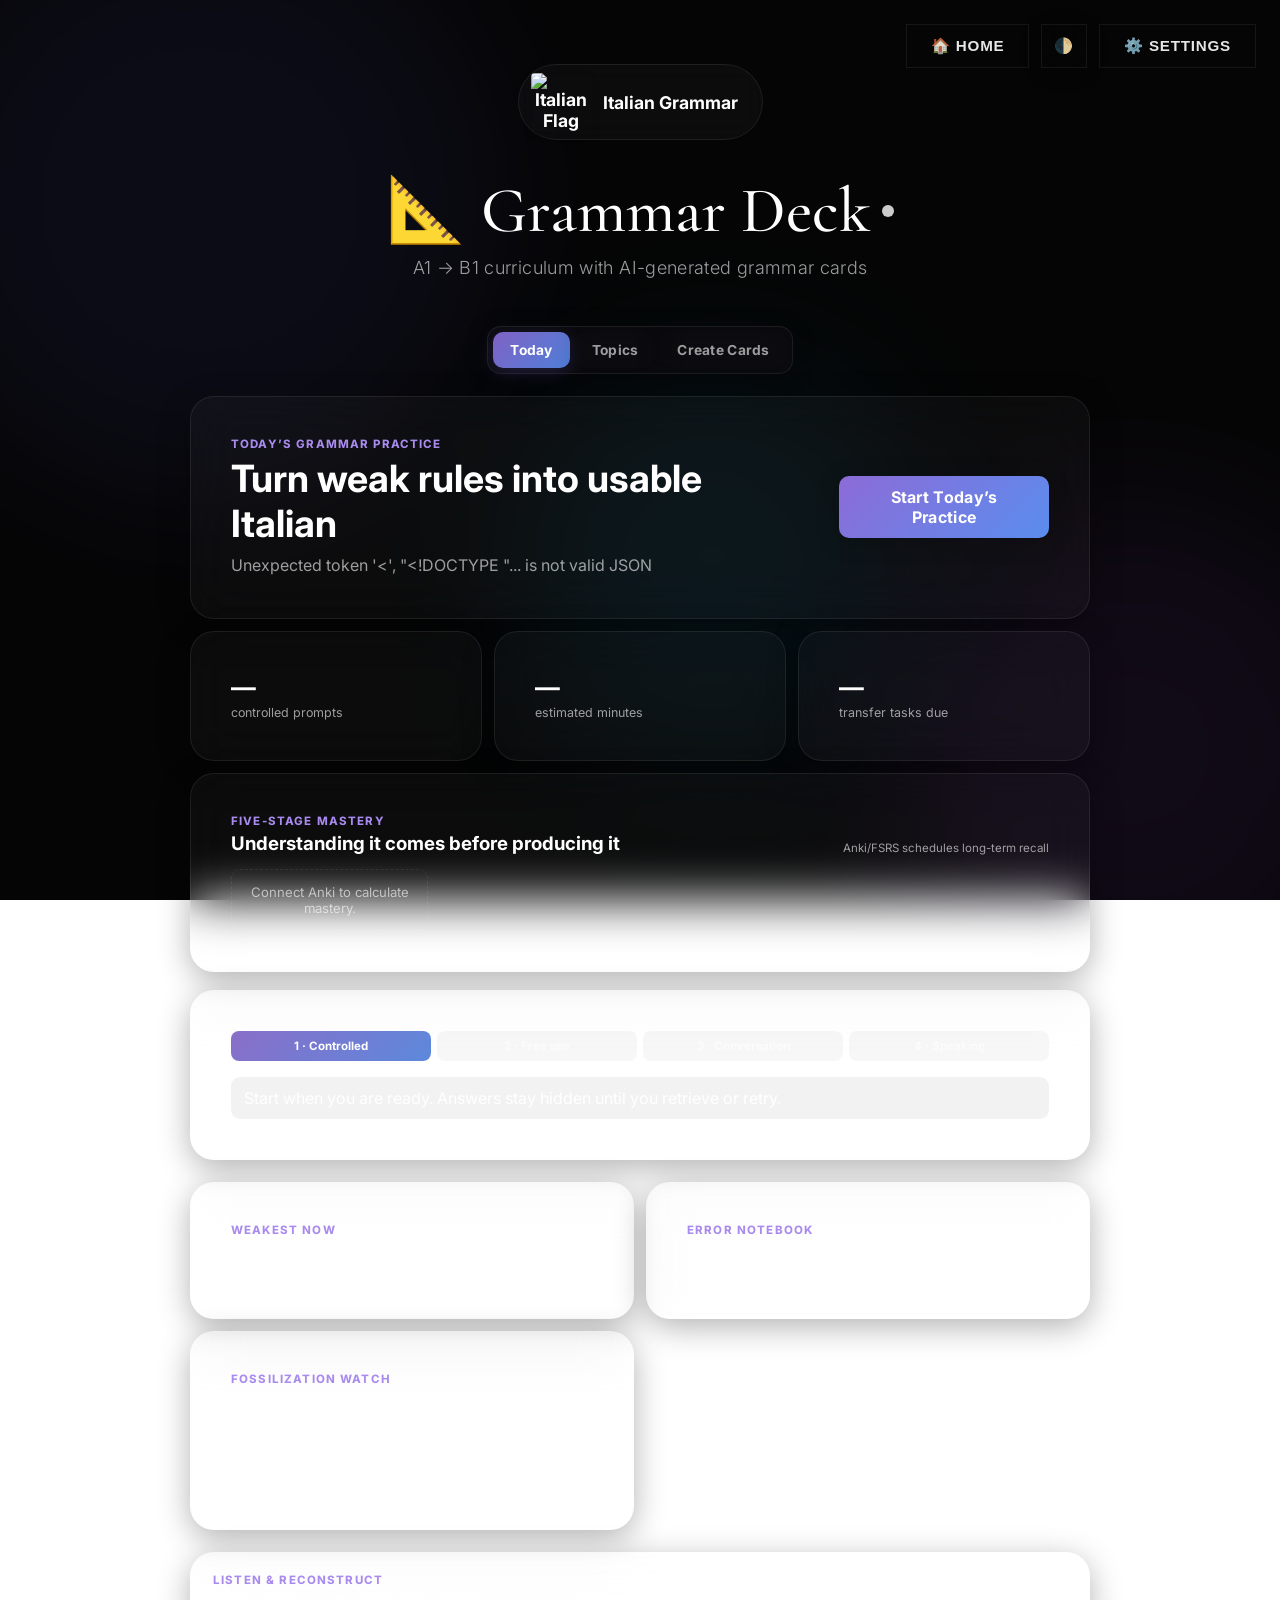
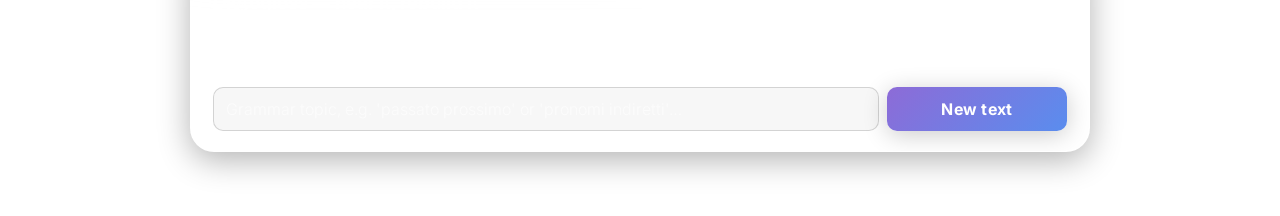
==== static/grammar.html @ 7d8c637d "starting to develope anki experimental features" ====
<!DOCTYPE html>
<html lang="en">
<head>
    <meta charset="UTF-8">
    <meta name="viewport" content="width=device-width, initial-scale=1.0">
    <title>Italian Grammar — Anki Generator</title>
    <meta name="description" content="Generate Italian grammar flashcards for Anki with AI-powered explanations, examples, and exercises.">
    <link rel="stylesheet" href="styles.css?v=19">
    <link href="https://fonts.googleapis.com/css2?family=Cormorant+Garamond:ital,wght@0,300;0,400;0,500;0,600;1,400;1,500&family=Inter:wght@300;400;500;600&display=swap" rel="stylesheet">
    <link rel="icon" type="image/png" href="/favicon.png">
    <script>
        if (localStorage.getItem('theme') === 'light') {
            document.documentElement.classList.add('light-mode');
        }
    </script>
</head>
<body>
    <div class="aurora-container">
        <div class="aurora-orb orb-1"></div>
        <div class="aurora-orb orb-2"></div>
        <div class="aurora-orb orb-3"></div>
    </div>
    <div class="top-right-nav">
        <a href="/" class="settings-corner-btn" style="text-decoration:none;">🏠 Home</a>
        <button id="themeToggleBtn" class="settings-corner-btn" style="padding: 12px; min-width: auto;" title="Toggle Dark/Light Mode">🌓</button>
        <a href="/settings" class="settings-corner-btn" style="text-decoration: none;" title="Anki Settings">⚙️ Settings</a>
    </div>

    <div class="container" style="position: relative; max-width: 900px;">
        <header>
            <div class="flag-wrapper" style="position: relative; display: inline-block;">
                <div class="flag-banner bounce-anim" style="cursor: default; position: relative;">
                    <img src="https://flagcdn.com/w160/it.png" class="waving-flag" alt="Italian Flag">
                    <span>Italian Grammar</span>
                </div>
            </div>
            <div class="header-title-row">
                <h1 id="mainTitle">📐 Grammar Deck</h1>
                <div class="status-indicator" id="ankiStatus" title="Checking Anki status..."></div>
            </div>
            <p>A1 → B1 curriculum with AI-generated grammar cards</p>
        </header>

        <nav class="grammar-workspace-nav" aria-label="Grammar workspace">
            <button type="button" class="grammar-workspace-tab active" data-view="today">Today</button>
            <button type="button" class="grammar-workspace-tab" data-view="topics">Topics</button>
            <button type="button" class="grammar-workspace-tab" data-view="create">Create Cards</button>
        </nav>

        <section class="grammar-view" id="grammarViewToday" data-view-panel="today">
            <div class="grammar-today-hero minimal-panel">
                <div>
                    <div class="grammar-adaptive-eyebrow">Today’s grammar practice</div>
                    <h2>Turn weak rules into usable Italian</h2>
                    <p id="todayCoachLine">Loading your Anki-informed practice plan…</p>
                </div>
                <button type="button" id="adaptiveStartBtn" class="grammar-adaptive-start">Start Today’s Practice</button>
            </div>

            <div class="grammar-today-stats" aria-label="Today’s practice plan">
                <div class="grammar-today-stat minimal-panel"><strong id="todayCardCount">—</strong><span>controlled prompts</span></div>
                <div class="grammar-today-stat minimal-panel"><strong id="todayMinutes">—</strong><span>estimated minutes</span></div>
                <div class="grammar-today-stat minimal-panel"><strong id="todayDelayed">—</strong><span>transfer tasks due</span></div>
            </div>

            <div class="grammar-stage-overview minimal-panel">
                <div class="grammar-section-heading">
                    <div><div class="grammar-adaptive-eyebrow">Five-stage mastery</div><h3>Understanding it comes before producing it</h3></div>
                    <span id="schedulerNote">Anki/FSRS schedules long-term recall</span>
                </div>
                <div id="masteryStageGrid" class="grammar-stage-grid"></div>
            </div>

            <section class="grammar-adaptive-panel minimal-panel" id="adaptivePanel">
                <div class="grammar-session-steps" id="sessionSteps" aria-label="Session progress">
                    <span class="active" data-step="controlled">1 · Controlled</span>
                    <span data-step="free">2 · Free use</span>
                    <span data-step="conversation">3 · Conversation</span>
                    <span data-step="speaking">4 · Speaking</span>
                </div>
                <div id="adaptiveStatus" class="grammar-adaptive-status">Start when you are ready. Answers stay hidden until you retrieve or retry.</div>

                <div id="adaptiveSession" class="grammar-adaptive-session hidden">
                    <div class="grammar-adaptive-header">
                        <span id="adaptiveProgress">1 / 6</span>
                        <span id="adaptiveTopic"></span>
                    </div>
                    <div id="adaptiveFront" class="grammar-adaptive-card"></div>
                    <div id="adaptiveInputs" class="grammar-adaptive-inputs"></div>
                    <button type="button" id="adaptiveSubmitBtn" class="grammar-adaptive-submit">Check answer</button>
                    <div id="adaptiveFeedback" class="grammar-adaptive-feedback hidden"></div>
                    <button type="button" id="adaptiveNextBtn" class="grammar-adaptive-next hidden">Next challenge →</button>
                </div>

                <div id="adaptiveTransfer" class="grammar-adaptive-session hidden">
                    <div class="grammar-adaptive-eyebrow">Free production</div>
                    <h3>Use it without copying the cards</h3>
                    <p id="transferPromptEn"></p>
                    <p id="transferPromptFa" lang="fa" dir="rtl"></p>
                    <textarea id="transferResponse" rows="5" placeholder="Write 2–4 sentences in Italian…"></textarea>
                    <button type="button" id="transferSubmitBtn" class="grammar-adaptive-submit">Get focused feedback</button>
                    <div id="transferFeedback" class="grammar-adaptive-feedback hidden"></div>
                    <button type="button" id="startConversationBtn" class="grammar-adaptive-next hidden">Continue to conversation →</button>
                </div>

                <div id="adaptiveConversation" class="grammar-adaptive-session hidden">
                    <div class="grammar-adaptive-eyebrow">Grammar-controlled conversation</div>
                    <h3 id="conversationScenario">A short Italian conversation</h3>
                    <p id="conversationScenarioFa" lang="fa" dir="rtl"></p>
                    <div id="scenarioChips" class="grammar-scenario-chips hidden" aria-label="Conversation scenarios"></div>
                    <div id="conversationLog" class="grammar-conversation-log" aria-live="polite"></div>
                    <textarea id="conversationResponse" rows="3" placeholder="Reply naturally in Italian…"></textarea>
                    <button type="button" id="conversationSubmitBtn" class="grammar-adaptive-submit">Send reply</button>
                    <div id="conversationFeedback" class="grammar-adaptive-feedback hidden"></div>
                    <button type="button" id="startSpeakingBtn" class="grammar-adaptive-next hidden">Continue to speaking →</button>
                </div>

                <div id="adaptiveSpeaking" class="grammar-adaptive-session hidden">
                    <div class="grammar-adaptive-eyebrow">Speaking transfer</div>
                    <h3>Say it before you overthink it</h3>
                    <p id="speakingPrompt">Give a short spoken answer using today’s target grammar.</p>
                    <button type="button" id="speakingRecordBtn" class="grammar-record-btn">🎙 Start recording</button>
                    <textarea id="speakingTranscript" rows="4" placeholder="Your transcript appears here. You can also type it manually."></textarea>
                    <button type="button" id="speakingSubmitBtn" class="grammar-adaptive-submit">Check spoken grammar</button>
                    <div id="speakingFeedback" class="grammar-adaptive-feedback hidden"></div>
                    <button type="button" id="adaptiveFinishBtn" class="grammar-adaptive-next hidden">See session summary →</button>
                </div>

                <div id="adaptiveSummary" class="grammar-adaptive-session hidden">
                    <div class="grammar-adaptive-eyebrow">Session complete</div>
                    <h3>What changed today</h3>
                    <div id="sessionSummaryContent" class="grammar-session-summary"></div>
                    <button type="button" id="summaryDoneBtn" class="grammar-adaptive-next">Done</button>
                </div>
            </section>

            <div class="grammar-insight-grid">
                <section class="minimal-panel grammar-insight-panel">
                    <div class="grammar-section-heading"><div><div class="grammar-adaptive-eyebrow">Weakest now</div><h3>Recommended focus</h3></div></div>
                    <div id="weakTopicList" class="grammar-insight-list"></div>
                </section>
                <section class="minimal-panel grammar-insight-panel">
                    <div class="grammar-section-heading"><div><div class="grammar-adaptive-eyebrow">Error notebook</div><h3>Patterns worth repairing</h3></div></div>
                    <div id="errorNotebook" class="grammar-insight-list"></div>
                </section>
                <section class="minimal-panel grammar-insight-panel">
                    <div class="grammar-section-heading"><div><div class="grammar-adaptive-eyebrow">Fossilization watch</div><h3>Across grammar, speech, and words</h3></div></div>
                    <div id="crossTrainingErrors" class="grammar-insight-list"></div>
                </section>
            </div>

            <section class="minimal-panel grammar-dictogloss" id="dictoglossPanel">
                <div class="grammar-section-heading">
                    <div><div class="grammar-adaptive-eyebrow">Listen & reconstruct</div><h3>Dictogloss — hear it, rebuild it</h3></div>
                </div>
                <p class="grammar-dictogloss-lead">Hear a short text built from a grammar topic you have studied, then reconstruct it word for word. The original stays hidden until you have tried — the reconstruction is where grammar noticing happens.</p>
                <form id="dictoglossForm">
                    <input type="text" id="dictoglossTopic" placeholder="Grammar topic, e.g. 'passato prossimo' or 'pronomi indiretti'…" autocomplete="off" required>
                    <button type="submit" id="dictoglossStartBtn">New text</button>
                </form>
                <div id="dictoglossStatus" class="grammar-adaptive-status hidden"></div>
                <div id="dictoglossSession" class="hidden">
                    <div class="grammar-dictogloss-meta"><span id="dictoglossLevel"></span><span id="dictoglossFocus"></span></div>
                    <audio id="dictoglossAudio" controls preload="metadata" class="grammar-dictogloss-audio"></audio>
                    <p class="grammar-dictogloss-tip">Play it as many times as you need — no peeking — then write exactly what you heard.</p>
                    <textarea id="dictoglossResponse" rows="4" placeholder="Reconstruct the Italian text from memory…" lang="it"></textarea>
                    <button type="button" id="dictoglossCheckBtn" class="grammar-adaptive-submit">Check reconstruction</button>
                    <div id="dictoglossResult" class="grammar-adaptive-feedback hidden"></div>
                    <button type="button" id="dictoglossRetryBtn" class="grammar-adaptive-next hidden">Try once more</button>
                </div>
            </section>
        </section>

        <section class="grammar-view hidden" id="grammarViewTopics" data-view-panel="topics">
            <div class="grammar-view-intro"><div><div class="grammar-adaptive-eyebrow">Curriculum</div><h2>Explore A1–B1 grammar</h2><p>Mastery reflects recognition, controlled production, free use, and speaking.</p></div></div>
            <div class="grammar-filter-bar minimal-panel">
                <input type="text" id="topicSearch" class="grammar-search" placeholder="🔍 Search topics..." autocomplete="off">
                <div class="grammar-level-filters">
                    <button class="grammar-level-btn active" data-level="all">All</button>
                    <button class="grammar-level-btn" data-level="A1">🟢 A1</button>
                    <button class="grammar-level-btn" data-level="A2">🔵 A2</button>
                    <button class="grammar-level-btn" data-level="B1">🟣 B1</button>
                </div>
                <div class="grammar-progress" id="progressSummary"></div>
            </div>
            <div id="topicGrid" class="grammar-topic-grid"></div>
        </section>

        <section class="grammar-view hidden" id="grammarViewCreate" data-view-panel="create">
            <div class="grammar-view-intro"><div><div class="grammar-adaptive-eyebrow">Card studio</div><h2>Create high-quality practice material</h2><p>Generated cards are validated before they can enter adaptive practice.</p></div></div>
            <div class="grammar-mode-switcher minimal-panel" id="modeSwitcher">
                <button type="button" class="grammar-mode-tab active" data-mode="standard"><span class="mode-tab-icon">🎴</span><div class="mode-tab-text"><span class="mode-tab-title">Practice Cards</span><span class="mode-tab-desc">Active-recall form gaps</span></div></button>
                <button type="button" class="grammar-mode-tab" data-mode="input"><span class="mode-tab-icon">🧭</span><div class="mode-tab-text"><span class="mode-tab-title">Structured Input</span><span class="mode-tab-desc">Interpret before you produce</span></div></button>
                <button type="button" class="grammar-mode-tab" data-mode="contrast"><span class="mode-tab-icon">⚖️</span><div class="mode-tab-text"><span class="mode-tab-title">Contrast Challenges</span><span class="mode-tab-desc">Minimal-pair confusers</span></div></button>
                <button type="button" class="grammar-mode-tab" data-mode="mistake"><span class="mode-tab-icon">🔍</span><div class="mode-tab-text"><span class="mode-tab-title">Spot the Mistake</span><span class="mode-tab-desc">Trova l'Errore bug hunters</span></div></button>
            </div>
            <div class="input-section minimal-panel">
                <form id="grammarForm">
                    <input type="text" id="topicInput" placeholder="Enter a grammar topic, e.g. 'pronomi indiretti' or 'when to use il vs lo'..." required autocomplete="off">
                    <button type="submit" id="generateBtn"><span class="btn-text">Generate Cards</span></button>
                </form>
                <div id="progressContainer" class="progress-container hidden"><div class="activity-header"><div class="pulse-dot"></div><span>Live Generation Status</span></div><div id="activityLog" class="activity-log"></div></div>
                <div id="statusMessage" class="hidden"></div>
            </div>

            <div class="preview-section hidden" id="previewSection">
            <div class="grammar-preview-header">
                <div>
                    <h2 id="previewTopicTitle">Grammar Cards</h2>
                    <p id="previewTopicSubtitle" style="opacity:0.7;font-size:0.9rem;margin-top:2px;"></p>
                </div>
                <div class="grammar-card-nav">
                    <button id="prevCardBtn" class="grammar-nav-btn">← Prev</button>
                    <span id="cardCountBadge" class="grammar-card-badge">1 / 6</span>
                    <button id="nextCardBtn" class="grammar-nav-btn">Next →</button>
                </div>
            </div>

            <!-- Card pills selector -->
            <div id="cardPillsContainer" class="grammar-card-pills"></div>

            <div class="card-container">
                <div class="card-side minimal-panel" id="frontPreview">
                    <div class="side-label">Front</div>
                    <div class="html-content" id="frontHtml"></div>
                </div>
                <div class="card-side minimal-panel" id="backPreview">
                    <div class="side-label">Back</div>
                    <div class="html-content" id="backHtml"></div>
                </div>
            </div>
            <div class="grammar-save-bar" id="saveBar">
                <button id="saveToAnkiBtn" class="grammar-save-btn">📥 Save All Cards to Anki</button>
                <span id="saveStatus"></span>
            </div>
            </div>
        </section>

    </div>

    <script src="https://cdnjs.cloudflare.com/ajax/libs/gsap/3.12.2/gsap.min.js"></script>
    <script src="grammar.js?v=5"></script>
    <script>
        const themeToggleBtn = document.getElementById('themeToggleBtn');
        if (themeToggleBtn) {
            themeToggleBtn.addEventListener('click', () => {
                document.documentElement.classList.toggle('light-mode');
                const isLight = document.documentElement.classList.contains('light-mode');
                localStorage.setItem('theme', isLight ? 'light' : 'dark');
            });
        }
    </script>
</body>
</html>
---- static/styles.css ----
@import url('https://fonts.googleapis.com/css2?family=Outfit:wght@400;500;600&family=Inter:wght@400;500;600&display=swap');

@font-face {
    font-family: "AnkiVazirmatn";
    src: url("fonts/_Vazirmatn-Regular.ttf") format("truetype");
    font-style: normal;
    font-weight: 400;
    font-display: swap;
}

/* Adaptive grammar practice */
.grammar-adaptive-panel { margin:18px 0 22px; padding:22px; border:1px solid rgba(147,112,219,.28); background:linear-gradient(135deg,rgba(147,112,219,.10),rgba(33,150,243,.05)); }
.grammar-adaptive-copy { max-width:720px; }
.grammar-adaptive-copy h2 { margin:3px 0 6px; font-size:1.45rem; }
.grammar-adaptive-copy p { margin:0 0 16px; opacity:.74; line-height:1.55; }
.grammar-adaptive-eyebrow { color:#a98aee; font-size:.72rem; font-weight:750; letter-spacing:.1em; text-transform:uppercase; }
.grammar-adaptive-start,.grammar-adaptive-submit,.grammar-adaptive-next { border:0; border-radius:10px; padding:11px 17px; font-weight:700; cursor:pointer; color:#fff; background:linear-gradient(135deg,#8d6bd7,#5a8dee); }
.grammar-adaptive-start:disabled,.grammar-adaptive-submit:disabled { opacity:.52; cursor:wait; }
.grammar-adaptive-status { margin-top:14px; padding:11px 13px; border-radius:9px; background:rgba(127,127,127,.10); }
.grammar-adaptive-status.error { color:#ff8d8d; background:rgba(255,107,107,.10); }
.grammar-adaptive-status.success { color:#73d88a; background:rgba(81,207,102,.10); }
.grammar-adaptive-status.warning { color:#e8bd54; background:rgba(255,193,7,.10); }
.grammar-adaptive-session { margin-top:18px; padding-top:18px; border-top:1px solid rgba(127,127,127,.2); }
.grammar-adaptive-header { display:flex; justify-content:space-between; gap:12px; margin-bottom:12px; font-size:.82rem; font-weight:700; opacity:.7; }
.grammar-adaptive-card { padding:18px; border-radius:12px; background:rgba(127,127,127,.08); overflow:auto; }
.grammar-adaptive-inputs { display:grid; gap:10px; margin:14px 0 10px; }
.grammar-adaptive-input-label { display:grid; gap:5px; font-size:.78rem; font-weight:700; opacity:.82; }
.grammar-adaptive-input,#transferResponse,#conversationResponse,#speakingTranscript { width:100%; box-sizing:border-box; border:1px solid rgba(127,127,127,.3); border-radius:9px; padding:11px 12px; font:inherit; color:inherit; background:rgba(127,127,127,.06); resize:vertical; }
.grammar-adaptive-input:focus,#transferResponse:focus,#conversationResponse:focus,#speakingTranscript:focus { outline:2px solid rgba(147,112,219,.42); border-color:#9370db; }
.grammar-adaptive-feedback { margin-top:12px; padding:14px; border-radius:10px; line-height:1.5; }
.grammar-adaptive-feedback.correct { border:1px solid rgba(81,207,102,.35); background:rgba(81,207,102,.08); }
.grammar-adaptive-feedback.error { border:1px solid rgba(255,107,107,.32); background:rgba(255,107,107,.07); }
.grammar-feedback-title { font-size:1rem; font-weight:800; margin-bottom:6px; }
.grammar-adaptive-feedback p { margin:5px 0; }
.grammar-focused-rule { margin-top:8px; padding:9px 10px; border-left:3px solid #9370db; background:rgba(147,112,219,.08); }
.grammar-model-answer { margin-top:10px; padding:10px; border-radius:8px; background:rgba(81,207,102,.10); }
.grammar-revealed-back { margin-top:10px; padding:12px; background:rgba(127,127,127,.06); border-radius:8px; overflow:auto; }
.grammar-adaptive-next { display:block; margin:12px 0 0 auto; background:linear-gradient(135deg,#2b9d5b,#4caf76); }
.grammar-mastery-row { display:flex; justify-content:space-between; margin-top:10px; font-size:.72rem; text-transform:capitalize; opacity:.72; }
.grammar-mastery-track { height:4px; margin-top:4px; border-radius:99px; overflow:hidden; background:rgba(127,127,127,.14); }
.grammar-mastery-track span { display:block; height:100%; border-radius:inherit; background:linear-gradient(90deg,#9370db,#51cf66); }
@media (max-width:620px) { .grammar-adaptive-panel { padding:16px; } .grammar-adaptive-header { flex-direction:column; gap:3px; } }

/* Grammar Practice V2 workspace */
.grammar-workspace-nav { position:sticky; top:14px; z-index:20; display:flex; width:max-content; max-width:100%; gap:5px; margin:10px auto 22px; padding:5px; border:1px solid var(--border-color); border-radius:14px; background:rgba(13,13,16,.88); box-shadow:var(--shadow-sm); backdrop-filter:blur(18px); }
:root.light-mode .grammar-workspace-nav { background:rgba(255,255,255,.9); }
.grammar-workspace-tab { min-width:0; border:0; border-radius:10px; padding:10px 17px; color:var(--text-secondary); background:transparent; font:inherit; font-size:.86rem; font-weight:700; white-space:nowrap; cursor:pointer; }
.grammar-workspace-tab.active { color:#fff; background:linear-gradient(135deg,#8062c4,#4f7fd9); box-shadow:0 4px 16px rgba(94,77,175,.28); }
.grammar-view { animation:grammarViewIn .24s ease-out; }
@keyframes grammarViewIn { from { opacity:0; transform:translateY(7px); } to { opacity:1; transform:none; } }
.grammar-view-intro { display:flex; justify-content:space-between; gap:20px; align-items:end; margin:8px 0 18px; }
.grammar-view-intro h2 { margin:4px 0; font-size:clamp(1.6rem,4vw,2.25rem); }
.grammar-view-intro p { margin:0; color:var(--text-secondary); }
.grammar-today-hero { display:flex; justify-content:space-between; align-items:center; gap:24px; padding:28px; border:1px solid rgba(147,112,219,.28); background:radial-gradient(circle at 90% 0,rgba(79,127,217,.18),transparent 42%),linear-gradient(135deg,rgba(147,112,219,.10),rgba(33,150,243,.04)); }
.grammar-today-hero h2 { margin:5px 0 7px; font-size:clamp(1.55rem,4vw,2.35rem); }
.grammar-today-hero p { max-width:610px; margin:0; color:var(--text-secondary); line-height:1.55; }
.grammar-today-stats { display:grid; grid-template-columns:repeat(3,1fr); gap:12px; margin:12px 0; }
.grammar-today-stat { display:grid; gap:3px; padding:17px 19px; }
.grammar-today-stat strong { font-size:1.55rem; }
.grammar-today-stat span { color:var(--text-secondary); font-size:.78rem; }
.grammar-stage-overview { margin:12px 0 18px; padding:20px; }
.grammar-section-heading { display:flex; justify-content:space-between; align-items:end; gap:18px; margin-bottom:14px; }
.grammar-section-heading h3 { margin:4px 0 0; }
.grammar-section-heading > span { color:var(--text-secondary); font-size:.72rem; }
.grammar-stage-grid { display:grid; grid-template-columns:repeat(4,1fr); gap:10px; }
.grammar-stage-card { padding:13px; border:1px solid var(--border-color); border-radius:11px; background:var(--surface-variant); }
.grammar-stage-card-head { display:flex; justify-content:space-between; gap:8px; font-size:.78rem; font-weight:700; }
.grammar-stage-card small { display:block; margin-top:5px; color:var(--text-secondary); line-height:1.35; }
.grammar-stage-meter { height:5px; margin-top:10px; overflow:hidden; border-radius:99px; background:rgba(127,127,127,.16); }
.grammar-stage-meter span { display:block; height:100%; border-radius:inherit; background:linear-gradient(90deg,#8062c4,#51cf66); }
.grammar-session-steps { display:grid; grid-template-columns:repeat(4,1fr); gap:6px; margin-bottom:16px; }
.grammar-session-steps span { padding:8px 9px; border-radius:8px; color:var(--text-secondary); background:rgba(127,127,127,.06); font-size:.72rem; font-weight:700; text-align:center; }
.grammar-session-steps span.active { color:#fff; background:linear-gradient(135deg,rgba(128,98,196,.92),rgba(79,127,217,.92)); }
.grammar-session-steps span.complete { color:#75db8d; background:rgba(81,207,102,.10); }
.grammar-insight-grid { display:grid; grid-template-columns:1fr 1fr; gap:12px; margin:12px 0 22px; }
.grammar-insight-panel { padding:19px; }
.grammar-insight-list { display:grid; gap:8px; }
.grammar-insight-item { display:flex; align-items:center; justify-content:space-between; gap:12px; padding:10px 11px; border-radius:9px; background:rgba(127,127,127,.06); }
.grammar-insight-item div { min-width:0; }
.grammar-insight-item strong { display:block; overflow:hidden; text-overflow:ellipsis; white-space:nowrap; font-size:.86rem; }
.grammar-insight-item small { color:var(--text-secondary); font-size:.72rem; }
.grammar-insight-score { flex:0 0 auto; font-size:.78rem; font-weight:800; }
.grammar-empty-insight { padding:14px; color:var(--text-secondary); border:1px dashed var(--border-color); border-radius:9px; font-size:.82rem; text-align:center; }
.grammar-conversation-log { display:grid; gap:9px; max-height:330px; margin:14px 0; padding:14px; overflow:auto; border:1px solid var(--border-color); border-radius:11px; background:rgba(127,127,127,.04); }
.grammar-chat-bubble { max-width:82%; padding:10px 12px; border-radius:12px; line-height:1.45; }
.grammar-chat-bubble.tutor { justify-self:start; border-bottom-left-radius:3px; background:rgba(79,127,217,.15); }
.grammar-chat-bubble.learner { justify-self:end; border-bottom-right-radius:3px; background:rgba(147,112,219,.18); }
.grammar-record-btn { margin:8px 0 12px; padding:11px 16px; border:1px solid rgba(255,107,107,.4); border-radius:10px; color:inherit; background:rgba(255,107,107,.09); font:inherit; font-weight:700; cursor:pointer; }
.grammar-record-btn.recording { color:#fff; background:#d94d5c; animation:grammarPulse 1.15s infinite; }
@keyframes grammarPulse { 50% { box-shadow:0 0 0 7px rgba(217,77,92,0); } 0%,100% { box-shadow:0 0 0 0 rgba(217,77,92,.25); } }
.grammar-session-summary { display:grid; grid-template-columns:repeat(2,1fr); gap:10px; margin-top:14px; }
.grammar-summary-card { padding:14px; border:1px solid var(--border-color); border-radius:10px; background:rgba(127,127,127,.05); }
.grammar-summary-card strong { display:block; margin-bottom:4px; font-size:1.25rem; }
.grammar-summary-card span { color:var(--text-secondary); font-size:.76rem; }
.grammar-topic-stage-dots { display:grid; grid-template-columns:repeat(4,1fr); gap:4px; margin-top:9px; }
.grammar-topic-stage-dot { height:4px; overflow:hidden; border-radius:99px; background:rgba(127,127,127,.13); }
.grammar-topic-stage-dot span { display:block; height:100%; background:#8062c4; }
@media (max-width:760px) { .grammar-today-hero { align-items:stretch; flex-direction:column; } .grammar-today-stats,.grammar-stage-grid { grid-template-columns:repeat(2,1fr); } .grammar-insight-grid { grid-template-columns:1fr; } }
@media (max-width:520px) { .grammar-workspace-nav { position:static; width:100%; box-sizing:border-box; } .grammar-workspace-tab { flex:1 1 0; padding:9px 4px; font-size:.76rem; } .grammar-today-stats,.grammar-stage-grid,.grammar-session-summary { grid-template-columns:1fr; } .grammar-session-steps { grid-template-columns:repeat(2,1fr); } }

@font-face {
    font-family: "AnkiVazirmatn";
    src: url("fonts/_Vazirmatn-SemiBold.ttf") format("truetype");
    font-style: normal;
    font-weight: 600;
    font-display: swap;
}

:root {
    --bg-color: #050505;
    --surface-color: rgba(255, 255, 255, 0.03);
    --surface-variant: rgba(255, 255, 255, 0.05);
    --text-primary: #ffffff;
    --text-secondary: rgba(255, 255, 255, 0.6);
    --border-color: rgba(255, 255, 255, 0.08);
    --accent-color: #ffffff;
    --accent-hover: rgba(255, 255, 255, 0.8);
    --input-bg: rgba(255, 255, 255, 0.02);
    --error-color: #ff6b6b;
    --success-color: #51cf66;
    --shadow-sm: 0 4px 24px rgba(0,0,0,0.2);
    --shadow-md: 0 8px 32px rgba(0,0,0,0.3);
}

:root.light-mode {
    --bg-color: #fcfcfc;
    --surface-color: rgba(255, 255, 255, 0.6);
    --surface-variant: rgba(255, 255, 255, 0.8);
    --text-primary: #111111;
    --text-secondary: rgba(0, 0, 0, 0.6);
    --border-color: rgba(0, 0, 0, 0.08);
    --accent-color: #000000;
    --accent-hover: rgba(0, 0, 0, 0.8);
    --input-bg: rgba(0, 0, 0, 0.02);
    --shadow-sm: 0 4px 24px rgba(0,0,0,0.05);
    --shadow-md: 0 8px 32px rgba(0,0,0,0.08);
}

/* Aurora Background */
.aurora-container {
    position: fixed;
    top: 0;
    left: 0;
    width: 100%;
    height: 100vh;
    z-index: -1;
    overflow: hidden;
    background: var(--bg-color);
    transition: background 0.5s ease;
}
.aurora-orb {
    position: absolute;
    border-radius: 50%;
    filter: blur(80px);
    opacity: 0.5;
    animation: floatOrb 20s infinite ease-in-out alternate;
}
.orb-1 { width: 600px; height: 600px; background: rgba(99, 102, 241, 0.15); top: -100px; left: -100px; }
.orb-2 { width: 500px; height: 500px; background: rgba(168, 85, 247, 0.15); bottom: -100px; right: -100px; animation-delay: -5s; }
.orb-3 { width: 400px; height: 400px; background: rgba(14, 165, 233, 0.15); top: 40%; left: 40%; animation-delay: -10s; }

:root.light-mode .orb-1 { background: rgba(99, 102, 241, 0.3); }
:root.light-mode .orb-2 { background: rgba(168, 85, 247, 0.3); }
:root.light-mode .orb-3 { background: rgba(14, 165, 233, 0.3); }

@keyframes floatOrb {
    0% { transform: translate(0, 0) scale(1); }
    100% { transform: translate(100px, 50px) scale(1.2); }
}

* {
    box-sizing: border-box;
    margin: 0;
    padding: 0;
}

body {
    font-family: 'Inter', sans-serif;
    color: var(--text-primary);
    min-height: 100vh;
    background: transparent;
    color: var(--text-primary);
    min-height: 100vh;
    display: flex;
    justify-content: center;
    padding: 4rem 2rem;
    -webkit-font-smoothing: antialiased;
}

/* Layout */
.container {
    width: 100%;
    max-width: 680px;
}

header {
    margin-bottom: 3rem;
    text-align: center;
}

.flag-banner {
    display: inline-flex;
    align-items: center;
    gap: 12px;
    background: var(--surface-color);
    backdrop-filter: blur(12px);
    -webkit-backdrop-filter: blur(12px);
    padding: 8px 24px 8px 12px;
    border-radius: 9999px;
    box-shadow: none;
    border: 1px solid var(--border-color);
    margin-bottom: 2rem;
    font-size: 1.1rem;
    font-weight: 700;
    color: var(--text-primary);
}

.waving-flag {
    width: 60px;
    height: auto;
    border-radius: 4px;
    box-shadow: 0 4px 8px rgba(0,0,0,0.15);
    animation: wave-flag 2.5s infinite ease-in-out;
    transform-origin: left center;
}

@keyframes wave-flag {
    0% { transform: perspective(400px) rotateY(-10deg) skewY(1deg); }
    50% { transform: perspective(400px) rotateY(15deg) skewY(-2deg); }
    100% { transform: perspective(400px) rotateY(-10deg) skewY(1deg); }
}

.bounce-anim {
    animation: popIn 0.5s cubic-bezier(0.175, 0.885, 0.32, 1.275);
}

@keyframes popIn {
    0% { transform: scale(0.8); opacity: 0; }
    100% { transform: scale(1); opacity: 1; }
}

.header-title-row {
    display: flex;
    align-items: center;
    justify-content: center;
    gap: 12px;
}

.status-indicator {
    width: 12px;
    height: 12px;
    border-radius: 50%;
    background-color: #ccc;
    transition: all 0.3s ease;
    margin-top: -8px; /* Visually center with heading text */
    animation: cute-breathe 2.5s infinite ease-in-out;
}

@keyframes cute-breathe {
    0%, 100% { 
        transform: scale(0.8); 
        opacity: 0.6; 
    }
    50% { 
        transform: scale(1.15); 
        opacity: 1; 
    }
}

.status-online {
    background-color: var(--success-color);
    box-shadow: 0 0 0 4px rgba(30, 142, 62, 0.2);
}

.status-offline {
    background-color: var(--error-color);
    box-shadow: 0 0 0 4px rgba(217, 48, 37, 0.2);
}

h1 {
    font-family: 'Cormorant Garamond', serif;
    font-size: 4rem;
    font-weight: 500;
    letter-spacing: 0;
    text-transform: none;
    margin-bottom: 0.5rem;
    color: var(--text-primary);
}

header p {
    color: var(--text-secondary);
    font-size: 1.125rem;
    font-weight: 300;
    letter-spacing: 0.02em;
    text-transform: none;
}

/* Ethereal Glass Panel */
.minimal-panel {
    background: var(--surface-color);
    backdrop-filter: blur(24px);
    -webkit-backdrop-filter: blur(24px);
    border-radius: 24px;
    padding: 2.5rem;
    box-shadow: var(--shadow-md);
    border: 1px solid var(--border-color);
    position: relative;
    overflow: hidden;
    transition: transform 0.4s cubic-bezier(0.16, 1, 0.3, 1), box-shadow 0.4s cubic-bezier(0.16, 1, 0.3, 1);
}

.minimal-panel:hover {
    box-shadow: 0 12px 48px rgba(0,0,0,0.4);
    transform: translateY(-4px);
}

/* Input Section */
.input-section form {
    display: flex;
    flex-direction: column;
    gap: 1rem;
}

@media (min-width: 480px) {
    .input-section form {
        flex-direction: row;
    }
}

input {
    flex: 1;
    background: var(--input-bg);
    backdrop-filter: blur(12px);
    -webkit-backdrop-filter: blur(12px);
    border: 1px solid var(--border-color);
    border-radius: 16px;
    padding: 1.25rem 2rem;
    color: var(--text-primary);
    font-size: 1.1rem;
    outline: none;
    transition: all 0.3s ease;
    font-family: 'Inter', sans-serif;
    letter-spacing: 0;
}

input::placeholder {
    color: var(--text-secondary);
    font-weight: 300;
}

input:focus {
    background: rgba(255, 255, 255, 0.08);
    border-color: rgba(255, 255, 255, 0.3);
    box-shadow: 0 0 0 4px rgba(255, 255, 255, 0.05);
}

:root.light-mode input:focus {
    background: rgba(0, 0, 0, 0.04);
    border-color: rgba(0, 0, 0, 0.2);
    box-shadow: 0 0 0 4px rgba(0, 0, 0, 0.05);
}

button {
    background: rgba(255, 255, 255, 0.05);
    backdrop-filter: blur(12px);
    -webkit-backdrop-filter: blur(12px);
    color: var(--text-primary);
    border: 1px solid rgba(255, 255, 255, 0.2);
    border-radius: 16px;
    padding: 1.25rem 2.5rem;
    font-size: 1rem;
    font-weight: 500;
    cursor: pointer;
    transition: all 0.4s cubic-bezier(0.16, 1, 0.3, 1);
    font-family: 'Inter', sans-serif;
    letter-spacing: 0.02em;
    text-transform: none;
    display: flex;
    align-items: center;
    justify-content: center;
    min-width: 180px;
    box-shadow: var(--shadow-sm);
}

:root.light-mode button {
    background: rgba(0, 0, 0, 0.05);
    border: 1px solid rgba(0, 0, 0, 0.1);
}

button:hover {
    background: rgba(255, 255, 255, 1);
    color: #000000;
    transform: translateY(-2px);
    box-shadow: 0 8px 24px rgba(255, 255, 255, 0.2);
}

:root.light-mode button:hover {
    background: #000000;
    color: #ffffff;
    box-shadow: 0 8px 24px rgba(0, 0, 0, 0.15);
}

button:active {
    transform: scale(0.98);
}

button:disabled {
    opacity: 0.5;
    cursor: not-allowed;
    background: rgba(128, 128, 128, 0.1);
    color: var(--text-secondary);
    border-color: var(--border-color);
}

.meaning-choice-panel {
    margin-top: 1.25rem;
    padding: 1.4rem;
    border: 1px solid var(--border-color);
    border-radius: 18px;
    background: rgba(127, 127, 127, 0.08);
    text-align: left;
    animation: slideUpFadeIn 0.35s ease forwards;
}

.meaning-choice-eyebrow {
    margin-bottom: 0.35rem;
    color: var(--text-secondary);
    font-size: 0.72rem;
    font-weight: 600;
    letter-spacing: 0.1em;
    text-transform: uppercase;
}

.meaning-choice-panel h2 {
    margin: 0;
    font-size: 1.35rem;
}

.meaning-choice-help {
    margin: 0.4rem 0 1rem;
    color: var(--text-secondary);
    font-size: 0.9rem;
}

.meaning-choice-options {
    display: grid;
    gap: 0.75rem;
}

button.meaning-choice-option {
    display: block;
    width: 100%;
    min-width: 0;
    padding: 1rem 1.1rem;
    border-radius: 14px;
    text-align: left;
}

button.meaning-choice-option:hover {
    transform: translateY(-1px);
}

.meaning-choice-option-top {
    display: flex;
    align-items: center;
    gap: 0.65rem;
    margin-bottom: 0.35rem;
}

.meaning-choice-headword {
    font-size: 1.15rem;
    font-weight: 600;
}

.meaning-choice-part {
    padding: 0.2rem 0.5rem;
    border: 1px solid var(--border-color);
    border-radius: 999px;
    color: var(--text-secondary);
    font-size: 0.7rem;
    text-transform: capitalize;
}

.meaning-choice-meaning {
    font-size: 0.95rem;
}

.meaning-choice-persian,
.meaning-choice-explanation {
    margin-top: 0.25rem;
    color: var(--text-secondary);
    font-size: 0.82rem;
}

.meaning-choice-persian {
    direction: rtl;
    text-align: left;
}

button.meaning-choice-cancel {
    min-width: 0;
    margin-top: 0.85rem;
    padding: 0.7rem 1rem;
    border: 0;
    background: transparent;
    box-shadow: none;
    color: var(--text-secondary);
}

/* Offline state styling */
.anki-offline input {
    background: rgba(128, 128, 128, 0.1);
    color: var(--text-secondary);
    cursor: not-allowed;
    border-color: var(--border-color);
}

.anki-offline input::placeholder {
    color: var(--text-secondary);
}

.anki-offline button#generateBtn {
    background: #d1d5db;
    color: #6b7280;
    cursor: not-allowed;
    transform: none;
    box-shadow: none;
    opacity: 0.8;
}

#statusMessage {
    margin-top: 1.5rem;
    font-size: 0.875rem;
    font-weight: 500;
    text-align: center;
    font-family: 'Outfit', sans-serif;
}

.success { color: var(--success-color); }
.error { color: var(--error-color); }
.hidden { display: none !important; }

.show-status {
    animation: slideUpFadeIn 0.4s cubic-bezier(0.175, 0.885, 0.32, 1.275) forwards;
}

.hide-status {
    animation: fadeOutDown 0.4s ease forwards;
}

@keyframes slideUpFadeIn {
    0% { transform: translateY(10px); opacity: 0; }
    100% { transform: translateY(0); opacity: 1; }
}

@keyframes fadeOutDown {
    0% { transform: translateY(0); opacity: 1; }
    100% { transform: translateY(10px); opacity: 0; }
}

/* Activity Log */
.progress-container {
    width: 100%;
    margin-top: 1.5rem;
    background: rgba(255, 255, 255, 0.6);
    border: 1px solid var(--border-color);
    border-radius: 12px;
    padding: 12px;
    box-shadow: inset 0 2px 8px rgba(0,0,0,0.02);
    animation: popIn 0.3s ease;
    text-align: left;
}

.activity-header {
    display: flex;
    align-items: center;
    gap: 8px;
    font-size: 0.85rem;
    font-weight: 600;
    color: var(--text-secondary);
    margin-bottom: 12px;
    padding-bottom: 8px;
    border-bottom: 1px solid rgba(0,0,0,0.05);
    text-transform: uppercase;
    letter-spacing: 0.5px;
}

.pulse-dot {
    width: 8px;
    height: 8px;
    background-color: #34a853;
    border-radius: 50%;
    box-shadow: 0 0 0 0 rgba(52, 168, 83, 0.7);
    animation: pulse 1.5s infinite;
}

@keyframes pulse {
    0% { transform: scale(0.95); box-shadow: 0 0 0 0 rgba(52, 168, 83, 0.7); }
    70% { transform: scale(1); box-shadow: 0 0 0 6px rgba(52, 168, 83, 0); }
    100% { transform: scale(0.95); box-shadow: 0 0 0 0 rgba(52, 168, 83, 0); }
}

.activity-log {
    display: flex;
    flex-direction: column;
    gap: 8px;
    max-height: 120px;
    overflow-y: hidden;
}

.activity-item {
    font-size: 0.95rem;
    color: var(--text-primary);
    display: flex;
    align-items: center;
    gap: 8px;
    opacity: 0;
    transform: translateY(10px);
    animation: slideUpFade 0.4s cubic-bezier(0.175, 0.885, 0.32, 1.275) forwards;
}

.activity-item.completed {
    color: var(--text-secondary);
}

.activity-item.completed::before {
    content: "✓";
    color: #34a853;
    font-weight: bold;
}

.activity-item.loading::before {
    content: "⟳";
    color: var(--accent-color);
    display: inline-block;
    animation: spin 1.5s linear infinite;
}

@keyframes slideUpFade {
    to { opacity: 1; transform: translateY(0); }
}

@keyframes spin {
    100% { transform: rotate(360deg); }
}
}

/* Preview Section */
.preview-section {
    margin-top: 4rem;
    animation: fadeIn 0.4s ease-out;
}

.preview-section h2 {
    font-family: 'Cormorant Garamond', serif;
    font-size: 2.5rem;
    font-weight: 400;
    margin-bottom: 1.5rem;
    color: var(--text-secondary);
    text-align: center;
    letter-spacing: 0;
    text-transform: none;
}

.card-container {
    display: flex;
    flex-direction: column;
    gap: 1.5rem;
}

.card-side {
    position: relative;
    padding: 2.5rem;
    padding-top: 3.5rem;
    background: var(--surface-color);
    backdrop-filter: blur(24px);
    -webkit-backdrop-filter: blur(24px);
    border: 1px solid var(--border-color);
    border-radius: 24px;
    box-shadow: var(--shadow-sm);
    transition: transform 0.4s cubic-bezier(0.16, 1, 0.3, 1), box-shadow 0.4s cubic-bezier(0.16, 1, 0.3, 1);
}

.card-side:hover {
    transform: translateY(-4px);
    box-shadow: var(--shadow-md);
}

.side-label {
    position: absolute;
    top: 1.25rem;
    left: 1.5rem;
    font-size: 0.85rem;
    text-transform: uppercase;
    letter-spacing: 0.1em;
    color: var(--text-secondary);
    font-weight: 500;
    font-family: 'Inter', sans-serif;
}

/* Anki Content Overrides */
.html-content {
    background: var(--surface-color);
    border-radius: 0;
}

.production-preview-details {
    margin-top: 1.25rem;
}

.production-preview-details summary {
    padding: 0.8rem 1rem;
    border: 1px solid var(--border-color);
    border-radius: 12px;
    color: var(--text-secondary);
    font-size: 0.88rem;
    font-weight: 600;
    cursor: pointer;
    user-select: none;
}

.production-preview-details[open] summary {
    margin-bottom: 1rem;
    color: var(--text-primary);
}

.production-card-container {
    gap: 1rem;
}

@keyframes fadeIn {
    from { opacity: 0; transform: translateY(8px); }
    to { opacity: 1; transform: translateY(0); }
}

/* Duplicate Error Animation */
@keyframes shake {
    0%, 100% { transform: translateX(0); }
    20%, 60% { transform: translateX(-5px); }
    40%, 80% { transform: translateX(5px); }
}

.error-shake {
    animation: shake 0.4s cubic-bezier(.36,.07,.19,.97) both;
    background: #fce8e6 !important;
    border-color: transparent !important;
}

/* Audio Controls */
.audio-controls {
    margin-top: 1.5rem;
    display: flex;
    gap: 0.75rem;
    justify-content: center;
    flex-wrap: wrap;
}

.audio-controls:empty {
    display: none;
    margin-top: 0;
}

.play-audio-btn {
    background: transparent;
    color: var(--text-primary);
    border: 1px solid var(--border-color);
    border-radius: 0;
    padding: 6px 14px;
    font-size: 0.85rem;
    font-weight: 500;
    cursor: pointer;
    display: flex;
    align-items: center;
    gap: 6px;
    transition: all 0.2s ease;
    min-width: 0;
    box-shadow: none;
    font-family: 'Space Grotesk', sans-serif;
    letter-spacing: 0.05em;
    text-transform: uppercase;
}

.play-audio-btn:hover {
    background: #ffffff;
    color: #000000;
    transform: scale(1.05);
    box-shadow: none;
}

.play-audio-btn svg {
    width: 16px;
    height: 16px;
    fill: currentColor;
}

/* Settings Panel */
.icon-btn {
    background: transparent;
    border: none;
    font-size: 1.25rem;
    cursor: pointer;
    padding: 4px;
    min-width: auto;
    border-radius: 50%;
    transition: background 0.2s;
    box-shadow: none;
}

.icon-btn:hover {
    background: var(--input-bg);
    box-shadow: none;
}

.top-right-nav {
    position: fixed;
    top: 24px;
    right: 24px;
    display: flex;
    gap: 12px;
    z-index: 1000;
}

.settings-corner-btn {
    font-size: 0.95rem;
    font-family: 'Space Grotesk', sans-serif;
    font-weight: 600;
    color: var(--text-primary);
    background: transparent;
    border: 1px solid var(--border-color);
    border-radius: 0;
    padding: 12px 24px;
    cursor: pointer;
    opacity: 0.9;
    transition: all 0.3s ease;
    display: flex;
    align-items: center;
    gap: 8px;
    text-transform: uppercase;
    letter-spacing: 0.05em;
}

.settings-corner-btn:hover {
    opacity: 1;
    background: var(--text-primary);
    color: var(--bg-color);
    transform: translateY(-2px);
    border-color: var(--text-primary);
}

.settings-panel {
    margin-bottom: 2rem;
}

.settings-panel h3 {
    font-family: 'Outfit', sans-serif;
    font-size: 1.1rem;
    font-weight: 500;
    margin-bottom: 1.5rem;
    color: var(--text-primary);
}

.settings-grid {
    display: grid;
    grid-template-columns: 1fr;
    gap: 1.5rem;
}

@media (min-width: 480px) {
    .settings-grid {
        grid-template-columns: 1fr 1fr;
    }
}

.setting-group {
    display: flex;
    flex-direction: column;
    gap: 0.5rem;
}

.setting-group.full-width {
    grid-column: 1 / -1;
}

.learning-features-settings {
    gap: 0.85rem;
    padding: 1rem;
    border: 1px solid var(--border-color);
    border-radius: 12px;
    background: rgba(127, 127, 127, 0.04);
}

.learning-feature-list {
    display: grid;
    gap: 0.55rem;
}

.learning-feature-row {
    position: relative;
    display: flex;
    align-items: center;
    justify-content: space-between;
    gap: 1rem;
    padding: 0.75rem 0.8rem;
    border: 1px solid rgba(127, 127, 127, 0.14);
    border-radius: 10px;
    background: rgba(127, 127, 127, 0.045);
    cursor: pointer;
    transition: border-color 0.2s, background 0.2s;
}

.learning-feature-row:hover,
.learning-feature-row:focus-within {
    border-color: rgba(147, 112, 219, 0.55);
    background: rgba(147, 112, 219, 0.07);
}

.learning-feature-copy {
    display: grid;
    gap: 0.2rem;
    min-width: 0;
}

.learning-feature-copy strong {
    font-size: 0.9rem;
    font-weight: 600;
}

.learning-feature-copy small {
    color: var(--text-secondary);
    font-size: 0.76rem;
    line-height: 1.4;
}

.setting-group input.learning-feature-checkbox {
    position: absolute;
    width: 1px;
    height: 1px;
    margin: 0;
    padding: 0;
    opacity: 0;
    pointer-events: none;
}

.learning-feature-switch {
    position: relative;
    flex: 0 0 42px;
    width: 42px;
    height: 24px;
    border: 1px solid rgba(127, 127, 127, 0.34);
    border-radius: 999px;
    background: rgba(127, 127, 127, 0.16);
    transition: background 0.2s, border-color 0.2s;
}

.learning-feature-switch::after {
    content: "";
    position: absolute;
    top: 3px;
    left: 3px;
    width: 16px;
    height: 16px;
    border-radius: 50%;
    background: var(--text-secondary);
    transition: transform 0.2s, background 0.2s;
}

.learning-feature-checkbox:checked + .learning-feature-switch {
    border-color: rgba(147, 112, 219, 0.8);
    background: rgba(147, 112, 219, 0.55);
}

.learning-feature-checkbox:checked + .learning-feature-switch::after {
    transform: translateX(18px);
    background: #fff;
}

.learning-feature-actions {
    display: flex;
    flex-wrap: wrap;
    gap: 0.55rem;
}

.danger-outline-btn {
    border-color: rgba(220, 80, 80, 0.45) !important;
    color: var(--error-color) !important;
    background: rgba(220, 80, 80, 0.06) !important;
}

.danger-outline-btn:hover {
    border-color: rgba(220, 80, 80, 0.8) !important;
    background: rgba(220, 80, 80, 0.12) !important;
}

.learning-feature-status {
    min-height: 1.2em;
    font-size: 0.78rem;
    color: var(--text-secondary);
}

textarea {
    width: 100%;
    border: none;
    background: var(--input-bg);
    color: var(--text-primary);
    font-family: monospace;
    font-size: 0.85rem;
    line-height: 1.4;
    padding: 1rem;
    border-radius: 12px;
    resize: vertical;
    outline: none;
    transition: background 0.2s, box-shadow 0.2s;
    box-sizing: border-box;
}

textarea:focus {
    background: #ffffff;
    box-shadow: 0 0 0 3px rgba(66, 133, 244, 0.1);
}

.setting-group label {
    font-size: 0.875rem;
    font-weight: 600;
    color: var(--text-primary);
}

.setting-group select, .setting-group input {
    width: 100%;
    padding: 12px 16px;
    border: 1px solid var(--border-color);
    border-radius: 12px;
    font-size: 0.95rem;
    font-family: 'Inter', sans-serif;
    background-color: var(--input-bg);
    color: var(--text-primary);
    transition: all 0.2s;
}

.setting-group select:focus, .setting-group input:focus {
    border-color: var(--accent-color);
    outline: none;
    background-color: rgba(255, 255, 255, 0.05);
}

.setting-group select option {
    background-color: #ffffff;
    color: var(--text-primary);
}

.deck-input-group {
    display: flex;
    gap: 0.5rem;
}

.deck-input-group input, .deck-input-group select {
    border-radius: 8px;
    padding: 0.75rem 1rem;
}

.small-btn {
    min-width: 40px;
    padding: 0.5rem;
    border-radius: 8px;
    font-size: 1rem;
}

.hint {
    font-size: 0.75rem;
    color: var(--text-secondary);
}

@keyframes blink {
    0% { opacity: 1; }
    50% { opacity: 0.4; }
    100% { opacity: 1; }
}

.blink-status {
    animation: blink 2s infinite ease-in-out;
    background: rgba(52, 168, 83, 0.1);
    padding: 4px 10px;
    border-radius: 12px;
    border: 1px solid rgba(52, 168, 83, 0.3);
    display: inline-block;
}

.dropdown-arrow {
    font-size: 10px;
    margin-left: 6px;
    opacity: 0.6;
    display: inline-block;
    vertical-align: middle;
}

.custom-dropdown {
    position: absolute;
    top: 100%;
    left: 50%;
    transform: translateX(-50%);
    margin-top: 12px;
    background: var(--surface-color);
    border: 1px solid var(--border-color);
    border-radius: 0;
    padding: 8px;
    min-width: 160px;
    z-index: 100;
    box-shadow: none;
    backdrop-filter: blur(10px);
    display: flex;
    flex-direction: column;
    gap: 4px;
    opacity: 1;
    visibility: visible;
    transition: all 0.2s cubic-bezier(0.175, 0.885, 0.32, 1.275);
}

.custom-dropdown.hidden {
    opacity: 0;
    visibility: hidden;
    transform: translateX(-50%) translateY(-10px);
    pointer-events: none;
}

.dropdown-item {
    padding: 10px 16px;
    border-radius: 10px;
    cursor: pointer;
    transition: all 0.2s;
    font-size: 15px;
    font-weight: 500;
    color: var(--text-primary);
    text-align: left;
}

.dropdown-item:hover {
    background: var(--input-bg);
    transform: translateX(4px);
}

/* Cloud Badge Animation */
.cloud-badge {
    border-radius: 50px;
    padding: 10px 20px;
    display: inline-flex;
    align-items: center;
    gap: 8px;
    font-size: 14px;
    font-weight: 600;
    margin-bottom: 20px;
    animation: float 3s ease-in-out infinite;
    backdrop-filter: blur(10px);
    -webkit-backdrop-filter: blur(10px);
    color: white;
    transition: all 0.3s ease;
}

.cloud-success {
    background: linear-gradient(135deg, #4285f4, #1967d2);
    border: 1px solid rgba(66, 133, 244, 0.4);
    box-shadow: 0 4px 15px rgba(66, 133, 244, 0.3), 0 0 20px rgba(66, 133, 244, 0.4);
}

.cloud-error {
    background: linear-gradient(135deg, #ea4335, #c5221f);
    border: 1px solid rgba(234, 67, 53, 0.4);
    box-shadow: 0 4px 15px rgba(234, 67, 53, 0.3), 0 0 20px rgba(234, 67, 53, 0.4);
}

.cloud-badge .cloud-icon {
    font-size: 18px;
    animation: pulseCloud 2s infinite;
}

.cloud-badge .sparkle-icon {
    font-size: 16px;
    color: #fbbc04;
    animation: twinkle 1.5s infinite alternate;
}

@keyframes float {
    0% { transform: translateY(0px); }
    50% { transform: translateY(-5px); }
    100% { transform: translateY(0px); }
}

@keyframes pulseCloud {
    0% { transform: scale(1); filter: drop-shadow(0 0 5px rgba(255,255,255,0.4)); }
    50% { transform: scale(1.1); filter: drop-shadow(0 0 10px rgba(255,255,255,0.8)); }
    100% { transform: scale(1); filter: drop-shadow(0 0 5px rgba(255,255,255,0.4)); }
}

@keyframes twinkle {
    0% { opacity: 0.3; transform: scale(0.8) rotate(0deg); }
}

/* Rocket Animation */
.rocket-container {
    position: fixed;
    bottom: -100px;
    left: 50%;
    transform: translateX(-50%);
    font-size: 60px;
    z-index: 9999;
    pointer-events: none;
}

.rocket-launching {
    animation: blastOff 2s cubic-bezier(0.5, 0, 0.2, 1) forwards;
}

@keyframes blastOff {
    0% { bottom: -100px; transform: translateX(-50%) scale(1); filter: drop-shadow(0 0 10px rgba(255, 165, 0, 0.8)); }
    20% { bottom: 20px; transform: translateX(-50%) scale(1.2) rotate(5deg); }
    40% { bottom: 40px; transform: translateX(-50%) scale(1.2) rotate(-5deg); }
    100% { bottom: 120vh; transform: translateX(-50%) scale(0.5); filter: drop-shadow(0 20px 20px rgba(255, 69, 0, 0)); }
}

.rocket-particles {
    position: absolute;
    bottom: -10px;
    left: 50%;
    transform: translateX(-50%);
    width: 20px;
    height: 40px;
    background: linear-gradient(to bottom, #ff9900, #ff0000, transparent);
    border-radius: 50%;
    filter: blur(5px);
    animation: exhaustFire 0.1s infinite alternate;
}

@keyframes exhaustFire {
    0% { height: 40px; opacity: 1; }
    100% { height: 60px; opacity: 0.7; }
}

/* ======================================
   Mobile Instructions Overlay
   ====================================== */

.mobile-overlay {
    position: fixed;
    inset: 0;
    z-index: 10000;
    background: var(--bg-color);
    display: flex;
    align-items: center;
    justify-content: center;
    padding: 1.5rem;
    overflow-y: auto;
}

.mobile-overlay.hidden {
    display: none !important;
}

.mobile-overlay-content {
    max-width: 420px;
    width: 100%;
    text-align: center;
    animation: fadeIn 0.6s ease-out;
}

.mobile-overlay-icon {
    font-size: 4rem;
    margin-bottom: 1rem;
    animation: float 3s ease-in-out infinite;
}

.mobile-overlay-content h2 {
    font-family: 'Cormorant Garamond', serif;
    font-size: 2.2rem;
    font-weight: 500;
    color: var(--text-primary);
    margin-bottom: 0.5rem;
}

.mobile-overlay-subtitle {
    color: var(--text-secondary);
    font-size: 1rem;
    margin-bottom: 2rem;
    line-height: 1.5;
}

.mobile-instructions {
    text-align: left;
    display: flex;
    flex-direction: column;
    gap: 1rem;
    margin-bottom: 2rem;
}

.mobile-step {
    display: flex;
    align-items: flex-start;
    gap: 14px;
    font-size: 0.95rem;
    color: var(--text-primary);
    line-height: 1.5;
}

.step-number {
    flex-shrink: 0;
    width: 28px;
    height: 28px;
    border-radius: 50%;
    background: rgba(255, 255, 255, 0.08);
    border: 1px solid var(--border-color);
    display: flex;
    align-items: center;
    justify-content: center;
    font-size: 0.8rem;
    font-weight: 600;
    color: var(--text-secondary);
}

:root.light-mode .step-number {
    background: rgba(0, 0, 0, 0.05);
}

.mobile-overlay-url {
    background: var(--surface-color);
    border: 1px solid var(--border-color);
    border-radius: 12px;
    padding: 1rem;
    margin-bottom: 1.5rem;
}

.mobile-overlay-url .url-label {
    display: block;
    font-size: 0.75rem;
    text-transform: uppercase;
    letter-spacing: 0.05em;
    color: var(--text-secondary);
    margin-bottom: 0.5rem;
    font-weight: 600;
}

.mobile-overlay-url code {
    font-size: 0.95rem;
    color: var(--text-primary);
    word-break: break-all;
    font-family: 'Inter', monospace;
    font-weight: 500;
}

.mobile-dismiss-btn {
    background: transparent;
    border: 1px solid rgba(255, 200, 50, 0.4);
    color: #ffc832;
    padding: 0.75rem 1.5rem;
    border-radius: 12px;
    font-size: 0.85rem;
    font-weight: 500;
    cursor: pointer;
    transition: all 0.3s ease;
    font-family: 'Inter', sans-serif;
    min-width: auto;
    box-shadow: none;
}

.mobile-dismiss-btn:hover {
    color: #000;
    background: #ffc832;
    border-color: #ffc832;
    transform: none;
    box-shadow: none;
}

:root.light-mode .mobile-dismiss-btn {
    color: #b58900;
    border-color: rgba(181, 137, 0, 0.4);
}

:root.light-mode .mobile-dismiss-btn:hover {
    color: #fff;
    background: #b58900;
    border-color: #b58900;
}

/* ======================================
   Mobile Responsive Styles
   ====================================== */

@media (max-width: 768px) {
    body {
        padding: 1.5rem 1rem;
        padding-top: 5rem; /* space for fixed nav */
    }

    .container {
        max-width: 100%;
    }

    /* Top Nav */
    .top-right-nav {
        top: 12px;
        right: 12px;
        gap: 8px;
    }

    .settings-corner-btn {
        font-size: 0.8rem;
        padding: 8px 14px;
        letter-spacing: 0.03em;
    }

    /* Header */
    header {
        margin-bottom: 2rem;
    }

    h1 {
        font-size: 2.4rem;
        margin-bottom: 0.3rem;
    }

    header p {
        font-size: 0.95rem;
    }

    /* Flag Banner */
    .flag-banner {
        padding: 6px 16px 6px 8px;
        font-size: 0.95rem;
        margin-bottom: 1.2rem;
    }

    .waving-flag {
        width: 40px;
    }

    /* Panels */
    .minimal-panel {
        padding: 1.5rem;
        border-radius: 18px;
    }

    /* Input & Button */
    input {
        padding: 1rem 1.25rem;
        font-size: 1rem;
        border-radius: 14px;
    }

    button {
        padding: 1rem 1.5rem;
        font-size: 0.9rem;
        min-width: 140px;
        border-radius: 14px;
    }

    /* Progress / Activity */
    .progress-container {
        padding: 10px;
        border-radius: 10px;
    }

    .activity-header {
        font-size: 0.75rem;
    }

    .activity-item {
        font-size: 0.85rem;
    }

    /* Preview */
    .preview-section {
        margin-top: 2.5rem;
    }

    .preview-section h2 {
        font-size: 1.8rem;
    }

    .card-side {
        padding: 1.5rem;
        padding-top: 2.5rem;
        border-radius: 18px;
    }

    /* Settings Page */
    .settings-grid {
        grid-template-columns: 1fr !important;
    }

    .deck-input-group {
        flex-wrap: wrap;
    }

    .deck-input-group input,
    .deck-input-group select {
        min-width: 0;
        flex: 1;
    }

    /* Dropdown */
    .custom-dropdown {
        min-width: 140px;
    }

    /* Aurora orbs – smaller on mobile for performance */
    .orb-1 { width: 300px; height: 300px; }
    .orb-2 { width: 250px; height: 250px; }
    .orb-3 { width: 200px; height: 200px; }
}

@media (max-width: 400px) {
    body {
        padding: 1rem 0.75rem;
        padding-top: 4.5rem;
    }

    h1 {
        font-size: 1.9rem;
    }

    header p {
        font-size: 0.85rem;
    }

    .flag-banner {
        padding: 5px 12px 5px 6px;
        font-size: 0.85rem;
        gap: 8px;
    }

    .waving-flag {
        width: 32px;
    }

    .minimal-panel {
        padding: 1.25rem;
        border-radius: 16px;
    }

    input {
        padding: 0.85rem 1rem;
        font-size: 0.9rem;
    }

    button {
        padding: 0.85rem 1.25rem;
        font-size: 0.85rem;
        min-width: 120px;
    }

    .settings-corner-btn {
        font-size: 0.75rem;
        padding: 6px 10px;
    }

    .preview-section h2 {
        font-size: 1.5rem;
    }

    .card-side {
        padding: 1.25rem;
        padding-top: 2.25rem;
    }

    .play-audio-btn {
        padding: 5px 10px;
        font-size: 0.75rem;
    }
}

/* ===========================================================================
   Grammar Page
   =========================================================================== */

/* Filter bar */
.grammar-filter-bar {
    display: flex;
    flex-wrap: wrap;
    align-items: center;
    gap: 12px;
    padding: 16px 20px;
    margin-bottom: 24px;
}

.grammar-search {
    flex: 1;
    min-width: 200px;
    background: var(--input-bg);
    border: 1px solid var(--border-color);
    border-radius: 10px;
    padding: 10px 16px;
    color: var(--text-primary);
    font-size: 0.95rem;
    font-family: 'Inter', sans-serif;
    outline: none;
    transition: border-color 0.2s;
}

.grammar-search:focus {
    border-color: rgba(147, 112, 219, 0.5);
}

.grammar-search::placeholder {
    color: var(--text-secondary);
}

.grammar-level-filters {
    display: flex;
    gap: 6px;
}

.grammar-level-btn {
    background: var(--surface-variant);
    border: 1px solid var(--border-color);
    border-radius: 8px;
    padding: 8px 14px;
    color: var(--text-secondary);
    font-size: 0.85rem;
    font-family: 'Inter', sans-serif;
    font-weight: 500;
    cursor: pointer;
    transition: all 0.2s;
}

.grammar-level-btn:hover {
    border-color: rgba(147, 112, 219, 0.4);
    color: var(--text-primary);
}

.grammar-level-btn.active {
    background: rgba(147, 112, 219, 0.15);
    border-color: rgba(147, 112, 219, 0.4);
    color: var(--text-primary);
}

.grammar-progress {
    font-size: 0.85rem;
    color: var(--text-secondary);
    font-family: 'Inter', sans-serif;
    white-space: nowrap;
}

/* Level sections */
.grammar-level-section {
    margin-bottom: 32px;
}

.grammar-level-header {
    display: flex;
    align-items: center;
    gap: 10px;
    margin-bottom: 16px;
    padding-bottom: 10px;
    border-bottom: 2px solid var(--level-color, rgba(147, 112, 219, 0.3));
}

.grammar-level-icon {
    font-size: 1.2rem;
}

.grammar-level-name {
    font-size: 1.1rem;
    font-weight: 600;
    font-family: 'Inter', sans-serif;
    color: var(--text-primary);
}

.grammar-level-label {
    font-size: 0.85rem;
    color: var(--text-secondary);
    font-family: 'Inter', sans-serif;
}

.grammar-level-count {
    margin-left: auto;
    font-size: 0.8rem;
    color: var(--text-secondary);
    font-family: 'Inter', sans-serif;
}

/* Topic cards grid */
.grammar-topic-cards {
    display: grid;
    grid-template-columns: repeat(auto-fill, minmax(260px, 1fr));
    gap: 14px;
}

.grammar-topic-card {
    background: var(--surface-color);
    border: 1px solid var(--border-color);
    border-radius: 14px;
    padding: 18px;
    cursor: pointer;
    transition: all 0.25s ease;
    position: relative;
    overflow: hidden;
}

.grammar-topic-card::before {
    content: '';
    position: absolute;
    top: 0;
    left: 0;
    right: 0;
    height: 3px;
    background: var(--level-color, rgba(147, 112, 219, 0.5));
    opacity: 0;
    transition: opacity 0.25s;
}

.grammar-topic-card:hover {
    border-color: rgba(147, 112, 219, 0.3);
    transform: translateY(-2px);
    box-shadow: 0 8px 24px rgba(0, 0, 0, 0.15);
}

.grammar-topic-card:hover::before {
    opacity: 1;
}

.grammar-topic-completed {
    border-color: rgba(76, 175, 80, 0.3);
    background: rgba(76, 175, 80, 0.03);
}

.grammar-topic-completed::before {
    background: rgba(76, 175, 80, 0.6);
    opacity: 1;
}

.grammar-topic-card-header {
    display: flex;
    justify-content: space-between;
    align-items: center;
    margin-bottom: 10px;
}

.grammar-topic-level-badge {
    font-size: 0.7rem;
    font-weight: 600;
    font-family: 'Inter', sans-serif;
    padding: 3px 8px;
    border-radius: 6px;
    background: var(--level-color, rgba(147, 112, 219, 0.15));
    color: var(--level-color, rgba(147, 112, 219, 0.9));
    text-transform: uppercase;
    letter-spacing: 0.05em;
}

.grammar-check {
    font-size: 0.9rem;
}

.grammar-topic-title {
    font-size: 1.05rem;
    font-weight: 600;
    font-family: 'Cormorant Garamond', Georgia, serif;
    color: var(--text-primary);
    margin-bottom: 4px;
    line-height: 1.3;
}

.grammar-topic-subtitle {
    font-size: 0.85rem;
    color: var(--text-secondary);
    font-family: 'Inter', sans-serif;
    margin-bottom: 8px;
}

.grammar-topic-hint {
    font-size: 0.78rem;
    color: var(--text-secondary);
    opacity: 0.7;
    font-family: 'Inter', sans-serif;
    font-style: italic;
    margin-bottom: 12px;
    line-height: 1.4;
}

.grammar-topic-gen-btn {
    display: block;
    width: 100%;
    background: rgba(147, 112, 219, 0.08);
    border: 1px solid rgba(147, 112, 219, 0.2);
    border-radius: 8px;
    padding: 8px 0;
    color: var(--text-primary);
    font-size: 0.85rem;
    font-family: 'Inter', sans-serif;
    font-weight: 500;
    cursor: pointer;
    transition: all 0.2s;
}

.grammar-topic-gen-btn:hover {
    background: rgba(147, 112, 219, 0.18);
    border-color: rgba(147, 112, 219, 0.4);
}

.grammar-topic-completed .grammar-topic-gen-btn {
    background: rgba(76, 175, 80, 0.08);
    border-color: rgba(76, 175, 80, 0.2);
}

/* Card Preview Navigation & Pills */
.grammar-preview-header {
    display: flex;
    justify-content: space-between;
    align-items: center;
    flex-wrap: wrap;
    gap: 12px;
    margin-bottom: 16px;
}

.grammar-card-nav {
    display: flex;
    align-items: center;
    gap: 8px;
}

.grammar-nav-btn {
    background: var(--surface-variant);
    border: 1px solid var(--border-color);
    border-radius: 8px;
    padding: 6px 12px;
    color: var(--text-primary);
    font-size: 0.85rem;
    font-family: 'Inter', sans-serif;
    font-weight: 500;
    cursor: pointer;
    transition: all 0.2s;
}

.grammar-nav-btn:hover:not(:disabled) {
    background: rgba(147, 112, 219, 0.2);
    border-color: rgba(147, 112, 219, 0.4);
}

.grammar-nav-btn:disabled {
    opacity: 0.3;
    cursor: not-allowed;
}

.grammar-card-badge {
    font-size: 0.85rem;
    font-weight: 600;
    font-family: 'Inter', sans-serif;
    padding: 4px 10px;
    border-radius: 6px;
    background: rgba(147, 112, 219, 0.15);
    color: #9370db;
}

.grammar-card-pills {
    display: flex;
    flex-wrap: wrap;
    gap: 8px;
    margin-bottom: 18px;
}

.grammar-card-pill {
    display: inline-flex;
    align-items: center;
    gap: 6px;
    background: var(--surface-color);
    border: 1px solid var(--border-color);
    border-radius: 20px;
    padding: 6px 14px;
    color: var(--text-secondary);
    font-size: 0.85rem;
    font-family: 'Inter', sans-serif;
    cursor: pointer;
    transition: all 0.2s;
}

.grammar-card-pill:hover {
    border-color: rgba(147, 112, 219, 0.4);
    color: var(--text-primary);
}

.grammar-card-pill.active {
    background: rgba(147, 112, 219, 0.18);
    border-color: #9370db;
    color: var(--text-primary);
    font-weight: 600;
}

.grammar-card-pill .pill-num {
    font-size: 0.75rem;
    opacity: 0.6;
}

.grammar-card-pill .pill-target {
    font-weight: 600;
}

/* Save bar */
.grammar-save-bar {
    display: flex;
    align-items: center;
    gap: 16px;
    margin-top: 16px;
    padding: 16px 0;
}


.grammar-save-btn {
    background: var(--accent-color);
    color: var(--bg-color);
    border: none;
    border-radius: 10px;
    padding: 12px 28px;
    font-size: 1rem;
    font-weight: 600;
    font-family: 'Inter', sans-serif;
    cursor: pointer;
    transition: all 0.2s;
}

.grammar-save-btn:hover:not(:disabled) {
    opacity: 0.85;
    transform: translateY(-1px);
}

.grammar-save-btn:disabled {
    opacity: 0.4;
    cursor: not-allowed;
}

.grammar-save-success {
    color: var(--success-color);
    font-weight: 500;
    font-family: 'Inter', sans-serif;
}

.grammar-save-error {
    color: var(--error-color);
    font-weight: 500;
    font-family: 'Inter', sans-serif;
}

/* Mode Switcher Tabs */
.grammar-mode-switcher {
    display: grid;
    grid-template-columns: repeat(3, 1fr);
    gap: 10px;
    padding: 8px;
    margin-bottom: 20px;
}

.grammar-mode-tab {
    display: flex;
    align-items: center;
    gap: 12px;
    background: transparent;
    border: 1px solid transparent;
    border-radius: 10px;
    padding: 12px 16px;
    cursor: pointer;
    text-align: left;
    transition: all 0.2s ease;
    color: var(--text-secondary);
}

.grammar-mode-tab:hover {
    background: var(--surface-variant);
    color: var(--text-primary);
}

.grammar-mode-tab.active {
    background: var(--surface-variant);
    border-color: rgba(147, 112, 219, 0.4);
    color: var(--text-primary);
    box-shadow: 0 4px 16px rgba(0, 0, 0, 0.12);
}

.grammar-mode-tab[data-mode="contrast"].active {
    border-color: rgba(156, 39, 176, 0.5);
    background: rgba(156, 39, 176, 0.08);
}

.grammar-mode-tab[data-mode="mistake"].active {
    border-color: rgba(255, 107, 107, 0.5);
    background: rgba(255, 107, 107, 0.08);
}

.mode-tab-icon {
    font-size: 1.5rem;
}

.mode-tab-text {
    display: flex;
    flex-direction: column;
}

.mode-tab-title {
    font-size: 0.95rem;
    font-weight: 600;
    font-family: 'Inter', sans-serif;
    color: var(--text-primary);
}

.mode-tab-desc {
    font-size: 0.75rem;
    color: var(--text-secondary);
    font-family: 'Inter', sans-serif;
    margin-top: 2px;
}

/* Responsive */
@media (max-width: 768px) {
    .grammar-mode-switcher {
        grid-template-columns: 1fr;
    }
}

@media (max-width: 640px) {
    .grammar-topic-cards {
        grid-template-columns: 1fr;
    }

    .grammar-filter-bar {
        flex-direction: column;
        align-items: stretch;
    }

    .grammar-level-filters {
        justify-content: center;
    }
}

/* Voice-only Speaking Sprint */
.speaking-page {
    align-items: flex-start;
}

.speaking-container {
    max-width: 760px;
}

.speaking-header {
    position: relative;
    margin-bottom: 2rem;
}

.speaking-header h1 {
    font-size: clamp(3rem, 9vw, 5rem);
}

.speaking-back {
    position: absolute;
    top: 0;
    left: 0;
}

.speaking-eyebrow {
    margin-bottom: .55rem;
    color: #a98aee;
    font-size: .72rem;
    font-weight: 750;
    letter-spacing: .12em;
    text-transform: uppercase;
}

.speaking-shell {
    padding: clamp(1.4rem, 5vw, 2.6rem);
}

.speaking-shell:hover {
    transform: none;
}

.speaking-intro,
.speaking-summary {
    display: grid;
    justify-items: center;
    text-align: center;
}

.speaking-intro h2,
.speaking-summary h2,
.speaking-prompt-card h2 {
    margin: 0 0 .7rem;
    font-size: clamp(1.45rem, 4vw, 2rem);
}

.speaking-intro > p {
    max-width: 570px;
    color: var(--text-secondary);
    line-height: 1.65;
}

.speaking-intro-icon {
    display: grid;
    width: 70px;
    height: 70px;
    margin-bottom: 1rem;
    place-items: center;
    border: 1px solid rgba(147,112,219,.38);
    border-radius: 50%;
    background: rgba(147,112,219,.12);
    font-size: 1.8rem;
}

.speaking-rules {
    display: grid;
    width: min(100%, 520px);
    gap: .65rem;
    margin: 1.4rem 0;
    padding: 0;
    list-style: none;
    text-align: left;
}

.speaking-rules li {
    position: relative;
    padding: .8rem 1rem .8rem 2.5rem;
    border: 1px solid var(--border-color);
    border-radius: 12px;
    background: rgba(127,127,127,.05);
}

.speaking-rules li::before {
    position: absolute;
    left: 1rem;
    color: #73d88a;
    content: "✓";
    font-weight: 800;
}

button.speaking-primary,
button.speaking-secondary,
button.speaking-record {
    width: 100%;
    min-width: 0;
}

button.speaking-primary {
    border: 0;
    color: #fff;
    background: linear-gradient(135deg,#8062c4,#4f7fd9);
    font-weight: 700;
}

button.speaking-primary:hover {
    color: #fff;
    background: linear-gradient(135deg,#9173d5,#6090e9);
}

button.speaking-secondary {
    padding: .9rem 1rem;
    border-radius: 12px;
}

.speaking-privacy {
    margin-top: 1rem;
    font-size: .74rem;
}

.speaking-status {
    margin: 0;
    padding: 1rem 1.1rem;
    border: 1px solid var(--border-color);
    border-radius: 12px;
    color: var(--text-secondary);
    background: rgba(127,127,127,.07);
    line-height: 1.5;
    text-align: center;
}

.speaking-status.error {
    border-color: rgba(255,107,107,.35);
    color: #ff9b9b;
    background: rgba(255,107,107,.08);
}

.speaking-status.warning {
    border-color: rgba(232,189,84,.35);
    color: #e8bd54;
    background: rgba(232,189,84,.08);
}

.speaking-progress-row,
.speaking-transcript-head {
    display: flex;
    justify-content: space-between;
    gap: 1rem;
    color: var(--text-secondary);
    font-size: .78rem;
    font-weight: 700;
}

.speaking-progress {
    height: 5px;
    margin: .65rem 0 1.5rem;
    overflow: hidden;
    border-radius: 99px;
    background: rgba(127,127,127,.14);
}

.speaking-progress span {
    display: block;
    height: 100%;
    border-radius: inherit;
    background: linear-gradient(90deg,#8062c4,#51cf66);
    transition: width .35s ease;
}

.speaking-coach {
    margin: 0 0 1rem;
    padding: .75rem .9rem;
    border: 1px solid rgba(128,98,196,.35);
    border-radius: 11px;
    color: var(--text-secondary);
    background: rgba(128,98,196,.09);
    font-size: .76rem;
    line-height: 1.5;
}

.speaking-prompt-card {
    padding: 1.4rem;
    border: 1px solid var(--border-color);
    border-radius: 16px;
    background: rgba(127,127,127,.05);
}

.speaking-prompt-card > p {
    margin: .5rem 0;
    color: var(--text-secondary);
    line-height: 1.55;
}

.speaking-prompt-card #promptEn {
    margin: .8rem 0;
    color: var(--text-primary);
    font-family: Georgia, "Times New Roman", serif;
    font-size: clamp(1.35rem, 4vw, 1.8rem);
    line-height: 1.4;
}

.speaking-persian {
    font-family: "AnkiVazirmatn", Tahoma, sans-serif;
    text-align: right;
}

.speaking-target-label {
    margin-top: 1.2rem;
    color: var(--text-secondary);
    font-size: .7rem;
    font-weight: 700;
    letter-spacing: .08em;
    text-transform: uppercase;
}

.speaking-targets {
    display: flex;
    flex-wrap: wrap;
    gap: .5rem;
    margin-top: .65rem;
}

.speaking-target {
    padding: .45rem .75rem;
    border: 1px solid rgba(147,112,219,.32);
    border-radius: 999px;
    background: rgba(147,112,219,.10);
    font-family: Georgia, "Times New Roman", serif;
    font-size: 1rem;
}

.speaking-target.correct {
    border-color: rgba(81,207,102,.4);
    background: rgba(81,207,102,.10);
}

.speaking-target.incorrect {
    border-color: rgba(255,107,107,.38);
    background: rgba(255,107,107,.09);
}

.speaking-hint {
    margin-top: 1rem;
    padding: .8rem 1rem;
    border-left: 3px solid #8062c4;
    border-radius: 8px;
    background: rgba(128,98,196,.08);
}

.speaking-hint p {
    margin: .4rem 0 0;
    font-family: Georgia, "Times New Roman", serif;
    font-size: 1.15rem;
}

button.speaking-link-button {
    width: auto;
    margin-top: .8rem;
    padding: .55rem .75rem;
    border: 0;
    color: #9f89db;
    background: transparent;
    font-size: .78rem;
    font-weight: 700;
    text-decoration: underline;
    text-underline-offset: 3px;
}

button.speaking-link-button:hover {
    color: #b7a5e8;
    background: rgba(128,98,196,.08);
}

.speaking-recorder {
    display: grid;
    justify-items: center;
    margin: 1.6rem 0 1rem;
}

.speaking-clock {
    margin-bottom: .8rem;
    font-family: "Outfit", sans-serif;
    font-size: 2rem;
    font-variant-numeric: tabular-nums;
    font-weight: 600;
}

button.speaking-record {
    gap: .7rem;
    max-width: 430px;
    border-color: rgba(255,107,107,.4);
    background: rgba(255,107,107,.08);
    font-weight: 700;
}

button.speaking-record:hover {
    color: inherit;
    background: rgba(255,107,107,.14);
}

button.speaking-record.recording {
    color: #fff;
    background: #d94d5c;
    animation: speakingPulse 1.15s infinite;
}

button.speaking-record.minimum-pending {
    cursor: not-allowed;
}

.speaking-record-dot {
    width: .75rem;
    height: .75rem;
    border-radius: 50%;
    background: #ef5f6c;
}

.speaking-record.recording .speaking-record-dot {
    background: #fff;
}

@keyframes speakingPulse {
    0%,100% { box-shadow: 0 0 0 0 rgba(217,77,92,.28); }
    50% { box-shadow: 0 0 0 9px rgba(217,77,92,0); }
}

.speaking-recorder > p {
    max-width: 500px;
    margin-top: .75rem;
    color: var(--text-secondary);
    font-size: .8rem;
    line-height: 1.45;
    text-align: center;
}

.speaking-transcript,
.speaking-feedback,
.speaking-model,
.speaking-correct,
.speaking-pattern,
.speaking-pronunciation {
    margin: 1rem 0;
    padding: 1rem 1.1rem;
    border: 1px solid var(--border-color);
    border-radius: 13px;
    background: rgba(127,127,127,.06);
}

.speaking-own-audio {
    width: 100%;
    margin-top: .75rem;
    height: 40px;
}

.speaking-fluency-metrics {
    display: grid;
    grid-template-columns: repeat(4, minmax(0, 1fr));
    gap: .45rem;
    margin-top: .8rem;
}

.speaking-fluency-metrics span {
    padding: .55rem .35rem;
    border-radius: 9px;
    background: rgba(127,127,127,.08);
    text-align: center;
}

.speaking-fluency-metrics small,
.speaking-fluency-metrics strong {
    display: block;
}

.speaking-fluency-metrics small {
    color: var(--text-secondary);
    font-size: .6rem;
    text-transform: uppercase;
}

.speaking-fluency-metrics strong {
    margin-top: .15rem;
    font-size: .78rem;
}

.speaking-pattern {
    border-color: rgba(232,189,84,.35);
    background: rgba(232,189,84,.07);
}

.speaking-pattern-badge {
    display: inline-block;
    padding: .3rem .55rem;
    border-radius: 999px;
    color: #e8bd54;
    background: rgba(232,189,84,.12);
    font-size: .68rem;
    font-weight: 800;
    letter-spacing: .05em;
    text-transform: uppercase;
}

.speaking-pattern h3 {
    margin: .8rem 0 .5rem;
    font-family: Georgia, "Times New Roman", serif;
    font-size: 1.3rem;
}

.speaking-pattern > p {
    margin: .45rem 0;
    line-height: 1.5;
}

.speaking-pattern-alternative {
    margin: .85rem 0;
    padding: .7rem .85rem;
    border-radius: 9px;
    background: rgba(127,127,127,.08);
}

.speaking-pattern-alternative small {
    color: var(--text-secondary);
    font-size: .66rem;
    font-weight: 700;
    letter-spacing: .06em;
    text-transform: uppercase;
}

.speaking-pattern-alternative p {
    margin: .25rem 0 0;
    font-family: Georgia, "Times New Roman", serif;
    font-size: 1.08rem;
}

.speaking-pattern .speaking-pattern-action {
    margin-top: .9rem;
    padding-top: .75rem;
    border-top: 1px solid var(--border-color);
    color: var(--text-secondary);
    font-size: .8rem;
}

.speaking-correct {
    border-color: rgba(128,98,196,.38);
    background: linear-gradient(135deg,rgba(128,98,196,.12),rgba(79,127,217,.07));
}

.speaking-listen-row {
    display: grid;
    grid-template-columns: minmax(120px, .45fr) 1fr;
    gap: .55rem;
}

.speaking-listen-row select {
    min-height: 44px;
    padding: 0 .7rem;
    border: 1px solid var(--border-color);
    border-radius: 10px;
    color: var(--text-primary);
    background: rgba(127,127,127,.1);
    font: inherit;
}

.speaking-pronunciation {
    border-color: rgba(79,127,217,.35);
    background: rgba(79,127,217,.08);
}

.speaking-pronunciation h3 {
    margin: .55rem 0;
}

.speaking-pronunciation p {
    margin: .4rem 0;
    line-height: 1.5;
}

.speaking-correct #correctSentence {
    margin: .65rem 0 1rem;
    color: var(--text-primary);
    font-family: Georgia, "Times New Roman", serif;
    font-size: clamp(1.25rem, 4vw, 1.7rem);
    line-height: 1.45;
}

.speaking-audio-status {
    min-height: 1.1rem;
    margin: .55rem 0 0;
    color: var(--text-secondary);
    font-size: .74rem;
    text-align: center;
}

.speaking-transcript > p {
    margin: .8rem 0 0;
    line-height: 1.6;
}

.speaking-transcript .speaking-transcript-note {
    color: var(--text-secondary);
    font-size: .72rem;
}

.speaking-transcript button.speaking-link-button {
    margin-top: .45rem;
}

.speaking-feedback.success {
    border-color: rgba(81,207,102,.35);
    background: rgba(81,207,102,.08);
}

.speaking-feedback.error {
    border-color: rgba(255,107,107,.32);
    background: rgba(255,107,107,.07);
}

.speaking-feedback.warning {
    border-color: rgba(232,189,84,.4);
    background: rgba(232,189,84,.08);
}

.speaking-focused-correction {
    margin: .9rem 0;
    padding: .8rem;
    border-left: 3px solid #8062c4;
    border-radius: 0 9px 9px 0;
    background: rgba(128,98,196,.1);
}

.speaking-focused-correction small {
    color: #b69aff;
    font-weight: 800;
    letter-spacing: .05em;
    text-transform: uppercase;
}

.speaking-fragment-change {
    display: flex;
    align-items: center;
    gap: .6rem;
    margin: .55rem 0;
    font-family: Georgia, "Times New Roman", serif;
    font-size: 1.05rem;
}

.speaking-fragment-change span { color: #ff8a8a; text-decoration: line-through; }
.speaking-fragment-change strong { color: #51cf66; }

.speaking-summary-coach {
    margin: 1rem 0;
    color: var(--text-secondary);
    font-size: .8rem;
    line-height: 1.5;
    text-align: center;
}

@media (max-width: 620px) {
    .speaking-fluency-metrics { grid-template-columns: repeat(2, minmax(0, 1fr)); }
    .speaking-listen-row { grid-template-columns: 1fr; }
}

.speaking-feedback-title {
    margin-bottom: .5rem;
    font-size: 1.05rem;
    font-weight: 800;
}

.speaking-feedback-dimensions {
    display: grid;
    grid-template-columns: repeat(4, minmax(0, 1fr));
    gap: .45rem;
    margin: .8rem 0;
}

.speaking-feedback-dimensions span {
    display: grid;
    gap: .15rem;
    padding: .55rem;
    border-radius: 8px;
    background: rgba(127,127,127,.08);
    text-align: center;
}

.speaking-feedback-dimensions small {
    color: var(--text-secondary);
    font-size: .62rem;
    text-transform: uppercase;
}

.speaking-feedback-dimensions strong {
    font-size: .72rem;
}

@media (max-width: 520px) {
    .speaking-feedback-dimensions {
        grid-template-columns: repeat(2, minmax(0, 1fr));
    }
}

.speaking-feedback p,
.speaking-model p {
    margin: .45rem 0;
    line-height: 1.5;
}

.speaking-target-result {
    margin-top: .8rem;
    padding-top: .8rem;
    border-top: 1px solid var(--border-color);
}

.speaking-target-result p {
    color: var(--text-secondary);
    font-size: .85rem;
}

.speaking-retry-hint {
    margin-top: 1rem;
    padding: .8rem .9rem;
    border-left: 3px solid #9370db;
    background: rgba(147,112,219,.08);
}

.speaking-model #modelAnswer {
    margin: .8rem 0 1rem;
    font-family: Georgia, "Times New Roman", serif;
    font-size: 1.15rem;
}

.speaking-summary-grid {
    display: grid;
    width: 100%;
    grid-template-columns: repeat(3,1fr);
    gap: .75rem;
    margin: 1.4rem 0;
}

.speaking-summary-grid div {
    display: grid;
    gap: .25rem;
    padding: 1rem;
    border: 1px solid var(--border-color);
    border-radius: 12px;
    background: rgba(127,127,127,.05);
}

.speaking-summary-grid strong {
    font-size: 1.5rem;
}

.speaking-summary-grid span {
    color: var(--text-secondary);
    font-size: .72rem;
}

@media (max-width: 620px) {
    .speaking-page { padding: 2rem 1rem; }
    .speaking-back { position: static; margin: 0 auto 1.5rem; }
    .speaking-summary-grid { grid-template-columns: 1fr; }
}

@media (prefers-reduced-motion: reduce) {
    .speaking-record.recording { animation: none; }
}

/* Structured input, scenario roleplay, explain, and insight extensions */
.grammar-option-group { display:flex; flex-wrap:wrap; gap:10px; }
.grammar-option-btn { border:1px solid rgba(147,112,219,.4); border-radius:10px; padding:11px 18px; font:inherit; font-size:.95rem; font-weight:600; color:inherit; background:rgba(147,112,219,.08); cursor:pointer; transition:border-color .15s ease, background .15s ease; }
.grammar-option-btn:hover { border-color:#9370db; background:rgba(147,112,219,.16); }
.grammar-option-btn.selected { border-color:#5a8dee; background:rgba(90,141,238,.18); box-shadow:0 0 0 2px rgba(90,141,238,.28); }
.grammar-option-btn:disabled { opacity:.55; cursor:default; }
.grammar-explain-btn { margin-top:10px; border:1px dashed rgba(147,112,219,.5); border-radius:9px; padding:8px 13px; font:inherit; font-size:.82rem; font-weight:700; color:#a98aee; background:transparent; cursor:pointer; }
.grammar-explain-btn:disabled { opacity:.6; cursor:wait; }
.grammar-explanation { margin-top:10px; padding:12px 13px; border-radius:9px; border:1px solid rgba(147,112,219,.3); background:rgba(147,112,219,.07); }
.grammar-explanation-title { font-size:.85rem; font-weight:800; margin-bottom:4px; color:#a98aee; }
.grammar-explanation p { margin:5px 0; }
.grammar-explain-error { margin-top:8px; font-size:.8rem; color:#ff8d8d; }
.grammar-scenario-chips { display:flex; flex-wrap:wrap; align-items:center; gap:8px; margin:0 0 12px; }
.grammar-scenario-label { font-size:.76rem; font-weight:700; opacity:.65; text-transform:uppercase; letter-spacing:.06em; }
.grammar-scenario-chip { border:1px solid rgba(127,127,127,.32); border-radius:99px; padding:7px 13px; font:inherit; font-size:.8rem; font-weight:600; color:inherit; background:rgba(127,127,127,.07); cursor:pointer; }
.grammar-scenario-chip small { opacity:.55; margin-left:4px; }
.grammar-scenario-chip:hover { border-color:#9370db; }
.grammar-scenario-chip.active { border-color:#5a8dee; background:rgba(90,141,238,.16); color:#fff; }
:root.light-mode .grammar-scenario-chip.active { color:#1c1c22; }
.grammar-recommend-badge { display:inline-block; margin:0 0 6px; padding:3px 9px; border-radius:99px; background:rgba(255,193,7,.14); border:1px solid rgba(255,193,7,.4); color:#e6a800; font-size:.68rem; font-weight:800; letter-spacing:.04em; text-transform:uppercase; }
.grammar-report-stages { display:grid; gap:8px; margin-bottom:14px; }
.grammar-report-stage { display:grid; grid-template-columns:110px 1fr 44px; align-items:center; gap:10px; font-size:.82rem; }
.grammar-report-stage strong { text-align:right; font-size:.8rem; opacity:.8; }
.grammar-report-section { margin:14px 0 0; }
.grammar-report-section h4 { margin:0 0 8px; font-size:.78rem; font-weight:800; text-transform:uppercase; letter-spacing:.07em; opacity:.6; }
.grammar-pattern-tags { display:flex; flex-wrap:wrap; gap:7px; }
.grammar-pattern-tag { padding:4px 10px; border-radius:99px; background:rgba(255,107,107,.1); border:1px solid rgba(255,107,107,.28); font-size:.76rem; font-weight:700; }
.grammar-report-topics { display:grid; gap:7px; }
.grammar-report-topic { display:flex; align-items:center; justify-content:space-between; gap:10px; padding:9px 11px; border-radius:9px; background:rgba(127,127,127,.06); }
.grammar-report-topic small { display:block; opacity:.6; font-size:.74rem; }
.grammar-report-clean { color:#73d88a; font-weight:800; }
.grammar-repair-btn { border:0; border-radius:8px; padding:7px 12px; font:inherit; font-size:.76rem; font-weight:700; color:#fff; background:linear-gradient(135deg,#c25b3a,#e08c3a); cursor:pointer; }

/* Live captions while recording (Speaking Sprint) */
.speaking-live-captions { margin:14px 0 6px; padding:12px 16px 13px; border-radius:12px; border:1px solid rgba(90,141,238,.35); background:rgba(90,141,238,.08); }
.speaking-caption-label { display:block; font-size:.66rem; font-weight:800; letter-spacing:.09em; text-transform:uppercase; color:#7ea4e8; opacity:.8; }
.speaking-live-captions p { margin:5px 0 0; font-size:1.28rem; line-height:1.45; min-height:1.45em; overflow-wrap:anywhere; }
.speaking-caption-final { font-weight:650; color:var(--text-primary,#f5f5f7); }
:root.light-mode .speaking-caption-final { color:#1c1c22; }
.speaking-caption-interim { opacity:.5; font-style:italic; }
.speaking-recorder-pulse { animation:captionPulse 1.6s ease-in-out infinite; }
@keyframes captionPulse { 0%,100% { border-color:rgba(90,141,238,.35); } 50% { border-color:rgba(90,141,238,.75); } }
@media (prefers-reduced-motion: reduce) { .speaking-live-captions { animation:none; } }

/* Word help panel (Speaking Sprint hint ladder) */
.speaking-word-help { margin:14px 0 0; padding:16px 17px 14px; border-radius:14px; border:1px solid rgba(147,112,219,.32); background:linear-gradient(180deg,rgba(147,112,219,.10),rgba(147,112,219,.04)); }
.speaking-word-help-head { display:flex; justify-content:space-between; align-items:flex-start; gap:12px; }
.speaking-word-help-title { display:grid; gap:2px; min-width:0; }
.speaking-word-help-title strong { font-family:Georgia,"Times New Roman",serif; font-size:1.35rem; line-height:1.2; overflow-wrap:anywhere; }
.speaking-word-help-sub { font-size:.76rem; color:var(--text-secondary); }
button.speaking-word-close { flex:0 0 auto; width:30px; height:30px; min-width:0; margin:0; padding:0; border:1px solid rgba(127,127,127,.32); border-radius:99px; color:var(--text-secondary); background:transparent; font-size:.82rem; line-height:1; cursor:pointer; }
button.speaking-word-close:hover { color:#ff8d8d; border-color:rgba(255,141,141,.55); background:rgba(255,107,107,.08); }
.speaking-word-shape { margin:12px 0 0; font-family:ui-monospace,SFMono-Regular,Menlo,monospace; font-size:1.02rem; letter-spacing:.14em; color:#a98aee; }
.speaking-word-guess-row { display:flex; gap:8px; margin:10px 0 0; }
.speaking-word-guess-row input { flex:1 1 auto; width:100%; min-width:0; border:1px solid rgba(127,127,127,.32); border-radius:10px; padding:10px 12px; font:inherit; font-size:.95rem; color:inherit; background:rgba(127,127,127,.06); }
.speaking-word-guess-row input:focus { outline:2px solid rgba(147,112,219,.42); border-color:#9370db; }
.speaking-word-guess-row input:disabled { opacity:.55; }
button.speaking-word-check { flex:0 0 auto; width:auto; margin:0; padding:10px 18px; border-radius:10px; font-size:.86rem; }
.speaking-word-guess-feedback { margin:8px 0 0; font-size:.84rem; font-weight:600; }
.speaking-word-guess-feedback.success { color:#73d88a; }
.speaking-word-guess-feedback.error { color:#ff8d8d; }
.speaking-word-hint { margin:11px 0 0; padding:9px 12px; border-left:3px solid #ffc107; border-radius:0 9px 9px 0; background:rgba(255,193,7,.07); }
.speaking-word-hint small { display:block; font-size:.64rem; font-weight:800; letter-spacing:.09em; text-transform:uppercase; opacity:.55; margin-bottom:3px; }
.speaking-word-hint p { margin:2px 0; }
.speaking-word-meaning { margin:12px 0 0; padding:13px 14px; border-radius:11px; background:rgba(81,207,102,.08); border:1px solid rgba(81,207,102,.26); }
.speaking-word-lemma-row { display:flex; align-items:baseline; flex-wrap:wrap; gap:8px; margin:0; }
.speaking-word-lemma-row strong { font-family:Georgia,"Times New Roman",serif; font-size:1.5rem; line-height:1.2; color:#73d88a; }
.speaking-word-lemma-row span { font-size:.76rem; color:var(--text-secondary); }
.speaking-word-meaning-en { margin:6px 0 0; }
.speaking-word-example-box { margin:10px 0 0; padding:9px 12px; border-radius:8px; background:rgba(127,127,127,.08); }
.speaking-word-example-box p { margin:2px 0; }
.speaking-word-example { font-family:Georgia,"Times New Roman",serif; font-style:italic; font-size:1.06rem; }
.speaking-word-example-box p + p { font-size:.8rem; opacity:.72; }
.speaking-word-actions { display:flex; flex-wrap:wrap; gap:8px; margin-top:12px; }
.speaking-word-actions .speaking-secondary { flex:1 1 auto; width:auto; min-width:120px; margin:0; padding:10px 14px; border-radius:10px; text-align:center; font-size:.86rem; }
.speaking-add-link { display:inline-flex; align-items:center; justify-content:center; border:1px solid rgba(81,207,102,.45); color:#73d88a; background:rgba(81,207,102,.08); border-radius:10px; text-decoration:none; }
.speaking-add-link:hover { background:rgba(81,207,102,.16); }
.speaking-word-deep { margin:12px 0 0; padding:12px 14px; border-radius:11px; border:1px dashed rgba(147,112,219,.38); }
.speaking-word-deep-title { font-size:.66rem; font-weight:800; letter-spacing:.09em; text-transform:uppercase; color:#a98aee; margin:10px 0 3px; }
.speaking-word-deep-title:first-child { margin-top:0; }
.speaking-word-deep p { margin:3px 0; font-size:.9rem; line-height:1.5; }
.speaking-word-form { font-family:Georgia,"Times New Roman",serif; font-weight:700; font-size:1.15rem; color:#a98aee; }

/* Transcript authority notes (Speaking Sprint) */
.speaking-uncertain-badge { display:inline-block; padding:2px 8px; border-radius:99px; background:rgba(255,193,7,.14); border:1px solid rgba(255,193,7,.4); color:#e6a800; font-size:.66rem; font-weight:800; letter-spacing:.05em; text-transform:uppercase; }
.speaking-transcript-source { margin:7px 0 0; font-size:.76rem; opacity:.6; line-height:1.45; }

/* Speaking Sprint: daily goal ring, prompt collapse, transfer scene */
.speaking-daily { display:inline-flex; align-items:center; gap:6px; }
.speaking-daily #dailyRing { width:15px; height:15px; border-radius:50%; background:conic-gradient(#73d88a 0%, rgba(127,127,127,.28) 0); -webkit-mask:radial-gradient(farthest-side, transparent calc(100% - 3.5px), #000 calc(100% - 3.5px)); mask:radial-gradient(farthest-side, transparent calc(100% - 3.5px), #000 calc(100% - 3.5px)); }
.speaking-daily #dailyRing.hidden { display:none; }
.speaking-prompt-card.speaking-prompt-collapsed > *:not(#phaseLabel):not(#roundTitle):not(#promptEn) { display:none; }
.speaking-prompt-card.speaking-prompt-collapsed #roundTitle { margin:2px 0 0; font-size:1rem; font-weight:500; opacity:.65; }
.speaking-prompt-card.speaking-prompt-collapsed #promptEn { margin:2px 0 0; font-size:1rem; opacity:.8; }
.speaking-prompt-card.speaking-prompt-collapsed #phaseLabel { color:#73d88a; }
@keyframes speakingSceneIn { 0% { box-shadow:0 0 0 5px rgba(90,141,238,.4); transform:translateY(-6px); } 100% { box-shadow:0 0 0 0 rgba(90,141,238,0); transform:none; } }
.speaking-prompt-card.speaking-scene-change { animation:speakingSceneIn 1.1s ease-out; }
@media (prefers-reduced-motion: reduce) { .speaking-prompt-card.speaking-scene-change { animation:none; } }

/* Keyword-method memory trick */
.speaking-word-mnemonic { margin:12px 0 0; padding:11px 13px; border-radius:11px; border:1px dashed rgba(255,193,7,.45); background:rgba(255,193,7,.06); }
.speaking-word-mnemonic p { margin:3px 0; }
.speaking-word-mnemonic #wordHelpKeyword { font-size:1.45rem; font-weight:700; }
.speaking-word-mnemonic #wordHelpImage { font-size:.9rem; line-height:1.5; }

/* Pretest gate (guess before you learn) */
#backPreview { position: relative; }
.pretest-gate { position:absolute; inset:34px 14px 14px; z-index:5; display:flex; flex-direction:column; justify-content:center; gap:10px; padding:22px 20px; border-radius:12px; text-align:center; background:rgba(12,12,18,.94); backdrop-filter:blur(10px); border:1px dashed rgba(147,112,219,.45); }
:root.light-mode .pretest-gate { background:rgba(255,255,255,.95); }
.pretest-gate.hidden { display:none; }
.pretest-eyebrow { font-size:.7rem; font-weight:800; letter-spacing:.1em; text-transform:uppercase; color:#a98aee; }
.pretest-gate p { margin:0; font-size:.86rem; opacity:.75; }
.pretest-gate input { width:100%; box-sizing:border-box; border:1px solid rgba(127,127,127,.35); border-radius:10px; padding:11px 12px; font:inherit; color:inherit; background:rgba(127,127,127,.07); }
.pretest-gate input:focus { outline:2px solid rgba(147,112,219,.42); border-color:#9370db; }
.pretest-actions { display:flex; gap:8px; justify-content:center; }
.pretest-actions button { border:0; border-radius:10px; padding:10px 16px; font:inherit; font-size:.86rem; font-weight:700; cursor:pointer; }
#pretestSubmit { color:#fff; background:linear-gradient(135deg,#8d6bd7,#5a8dee); }
#pretestSkip { color:var(--text-secondary); background:rgba(127,127,127,.12); }

/* Dictogloss (listen & reconstruct) */
.grammar-dictogloss { margin-top:14px; padding:20px 22px; }
.grammar-dictogloss-lead { margin:0 0 14px; color:var(--text-secondary); line-height:1.55; font-size:.92rem; }
.grammar-dictogloss form { display:flex; gap:8px; }
.grammar-dictogloss form input { flex:1; min-width:0; border:1px solid rgba(127,127,127,.3); border-radius:10px; padding:11px 12px; font:inherit; color:inherit; background:rgba(127,127,127,.06); }
.grammar-dictogloss form input:focus { outline:2px solid rgba(147,112,219,.42); border-color:#9370db; }
.grammar-dictogloss form button { border:0; border-radius:10px; padding:11px 17px; font:inherit; font-weight:700; color:#fff; background:linear-gradient(135deg,#8d6bd7,#5a8dee); cursor:pointer; white-space:nowrap; }
.grammar-dictogloss form button:disabled { opacity:.55; cursor:wait; }
.grammar-dictogloss-meta { display:flex; gap:14px; margin:14px 0 8px; font-size:.8rem; font-weight:700; opacity:.7; }
.grammar-dictogloss-audio { width:100%; margin:4px 0 8px; }
.grammar-dictogloss-tip { margin:0 0 10px; font-size:.8rem; opacity:.65; }

.speaking-record-hint.error { color:#ff8d8d; }
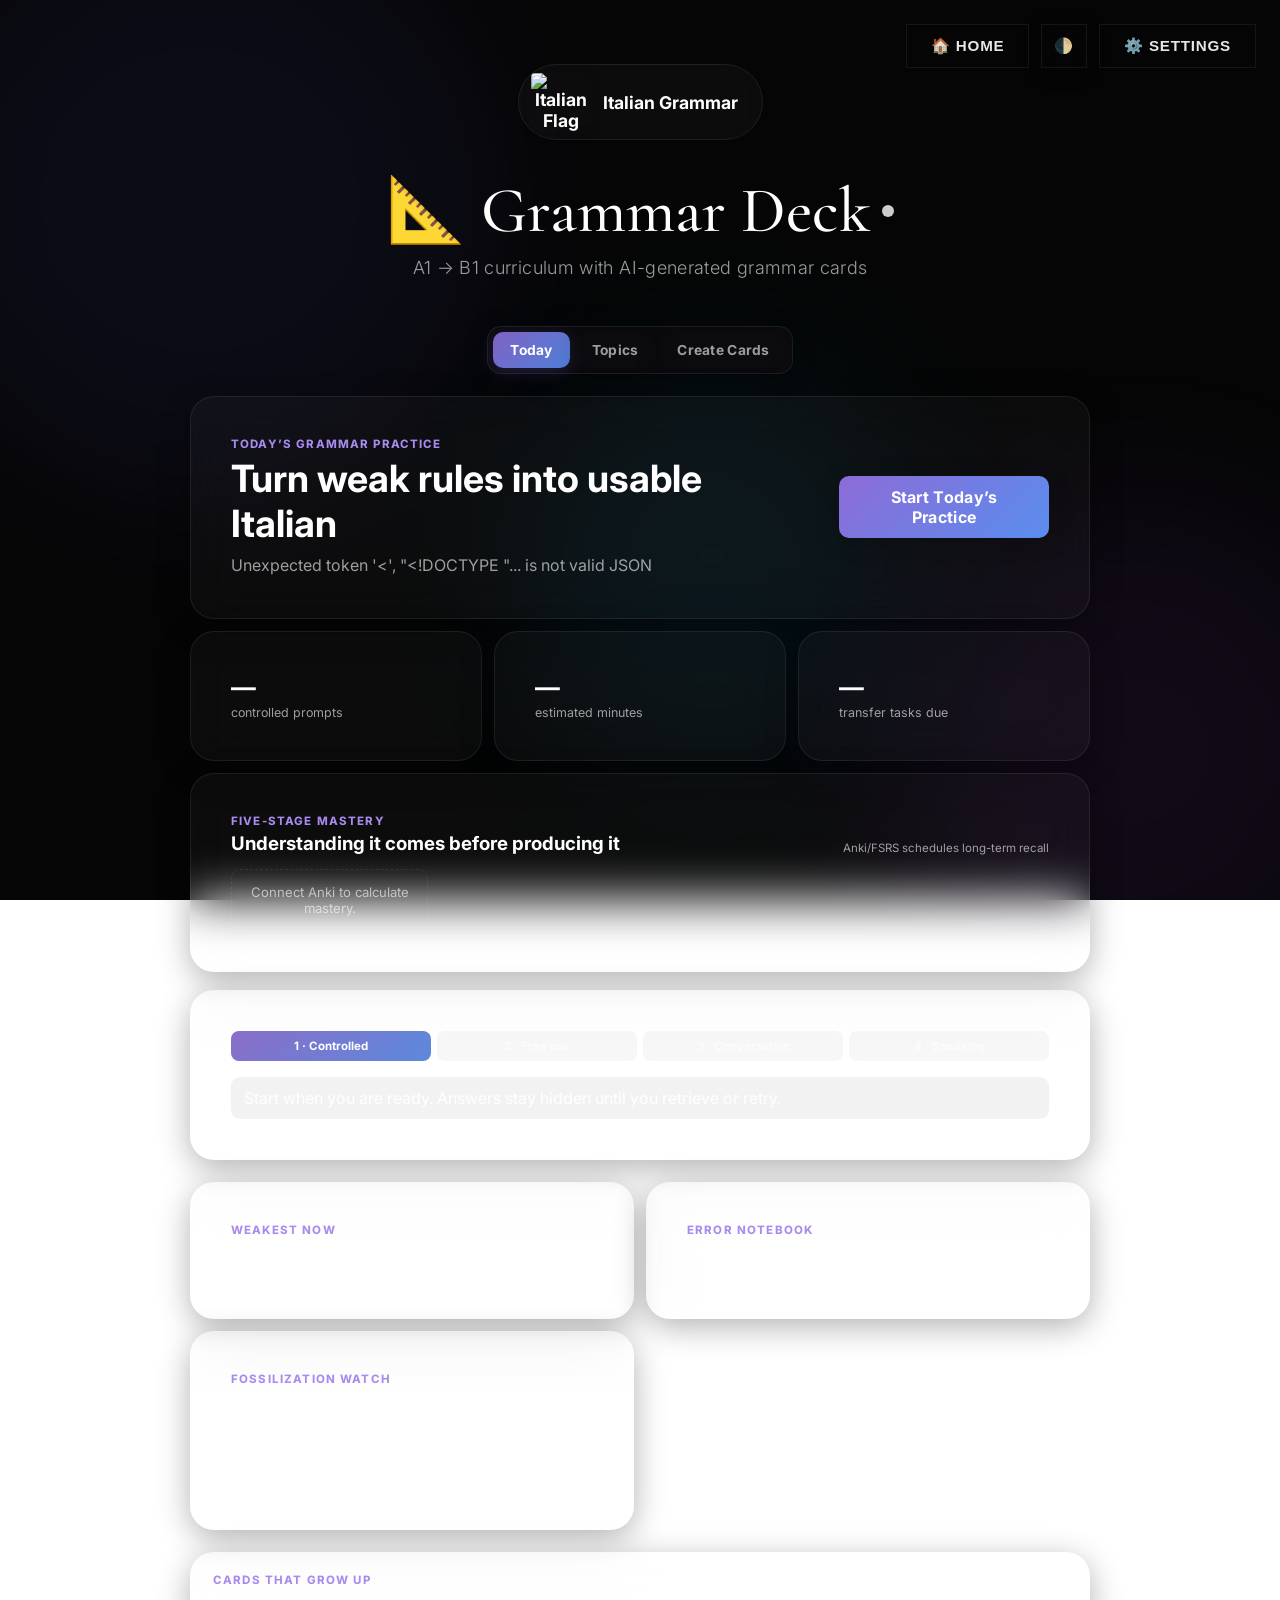
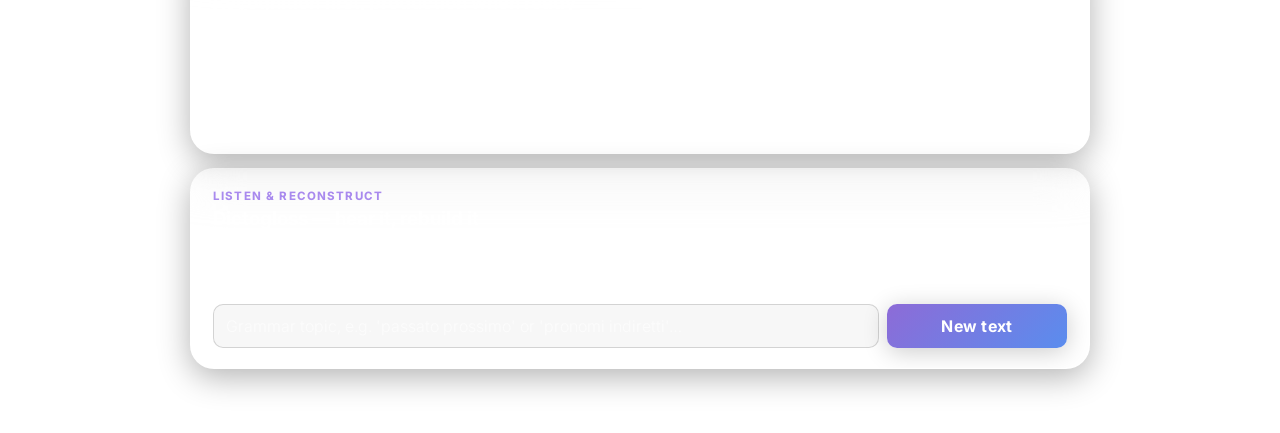
==== commit 336c962e: "sep 13 fox some buges" ====
--- a/static/grammar.html
+++ b/static/grammar.html
@@ -5,7 +5,7 @@
     <meta name="viewport" content="width=device-width, initial-scale=1.0">
     <title>Italian Grammar — Anki Generator</title>
     <meta name="description" content="Generate Italian grammar flashcards for Anki with AI-powered explanations, examples, and exercises.">
-    <link rel="stylesheet" href="styles.css?v=19">
+    <link rel="stylesheet" href="styles.css?v=25">
     <link href="https://fonts.googleapis.com/css2?family=Cormorant+Garamond:ital,wght@0,300;0,400;0,500;0,600;1,400;1,500&family=Inter:wght@300;400;500;600&display=swap" rel="stylesheet">
     <link rel="icon" type="image/png" href="/favicon.png">
     <script>
@@ -149,6 +149,16 @@
                 </section>
             </div>
 
+            <section class="minimal-panel grammar-dictogloss" id="graduationPanel">
+                <div class="grammar-section-heading">
+                    <div><div class="grammar-adaptive-eyebrow">Cards that grow up</div><h3>Recognition first, production when ready</h3></div>
+                </div>
+                <p class="grammar-dictogloss-lead">New words practice recognition only. Once Anki shows a card is maturing (3+ reviews), its production card is released automatically — production sticks better but costs double the review time, so it should be earned. Anki/FSRS scheduling is never touched directly.</p>
+                <div id="graduationStats" class="grammar-dictogloss-meta"></div>
+                <div id="graduationDetail" class="grammar-insight-list"></div>
+                <button type="button" id="graduationRunBtn" class="grammar-adaptive-submit hidden">Apply graduation changes</button>
+            </section>
+
             <section class="minimal-panel grammar-dictogloss" id="dictoglossPanel">
                 <div class="grammar-section-heading">
                     <div><div class="grammar-adaptive-eyebrow">Listen & reconstruct</div><h3>Dictogloss — hear it, rebuild it</h3></div>
@@ -156,7 +166,7 @@
                 <p class="grammar-dictogloss-lead">Hear a short text built from a grammar topic you have studied, then reconstruct it word for word. The original stays hidden until you have tried — the reconstruction is where grammar noticing happens.</p>
                 <form id="dictoglossForm">
                     <input type="text" id="dictoglossTopic" placeholder="Grammar topic, e.g. 'passato prossimo' or 'pronomi indiretti'…" autocomplete="off" required>
-                    <button type="submit" id="dictoglossStartBtn">New text</button>
+                    <button type="submit" id="dictoglossStartBtn" class="grammar-dictogloss-btn">New text</button>
                 </form>
                 <div id="dictoglossStatus" class="grammar-adaptive-status hidden"></div>
                 <div id="dictoglossSession" class="hidden">
@@ -239,7 +249,7 @@
     </div>
 
     <script src="https://cdnjs.cloudflare.com/ajax/libs/gsap/3.12.2/gsap.min.js"></script>
-    <script src="grammar.js?v=5"></script>
+    <script src="grammar.js?v=6"></script>
     <script>
         const themeToggleBtn = document.getElementById('themeToggleBtn');
         if (themeToggleBtn) {
--- a/static/styles.css
+++ b/static/styles.css
@@ -42,7 +42,7 @@
 @media (max-width:620px) { .grammar-adaptive-panel { padding:16px; } .grammar-adaptive-header { flex-direction:column; gap:3px; } }
 
 /* Grammar Practice V2 workspace */
-.grammar-workspace-nav { position:sticky; top:14px; z-index:20; display:flex; width:max-content; max-width:100%; gap:5px; margin:10px auto 22px; padding:5px; border:1px solid var(--border-color); border-radius:14px; background:rgba(13,13,16,.88); box-shadow:var(--shadow-sm); backdrop-filter:blur(18px); }
+.grammar-workspace-nav { position:relative; top:auto; z-index:5; display:flex; width:max-content; max-width:100%; gap:5px; margin:10px auto 22px; padding:5px; border:1px solid var(--border-color); border-radius:14px; background:rgba(13,13,16,.88); box-shadow:var(--shadow-sm); backdrop-filter:blur(18px); }
 :root.light-mode .grammar-workspace-nav { background:rgba(255,255,255,.9); }
 .grammar-workspace-tab { min-width:0; border:0; border-radius:10px; padding:10px 17px; color:var(--text-secondary); background:transparent; font:inherit; font-size:.86rem; font-weight:700; white-space:nowrap; cursor:pointer; }
 .grammar-workspace-tab.active { color:#fff; background:linear-gradient(135deg,#8062c4,#4f7fd9); box-shadow:0 4px 16px rgba(94,77,175,.28); }
@@ -2830,3 +2830,40 @@
 .grammar-dictogloss-tip { margin:0 0 10px; font-size:.8rem; opacity:.65; }
 
 .speaking-record-hint.error { color:#ff8d8d; }
+
+/* Light mode: keep themed action buttons vivid. The generic
+   :root.light-mode button rule otherwise washes every gradient to gray. */
+:root.light-mode .grammar-adaptive-start,
+:root.light-mode .grammar-adaptive-submit,
+:root.light-mode .grammar-adaptive-next,
+:root.light-mode .grammar-dictogloss-btn,
+:root.light-mode .speaking-primary,
+:root.light-mode .speaking-secondary {
+    background: linear-gradient(135deg,#8d6bd7,#5a8dee);
+    color: #fff;
+    border: 1px solid transparent;
+}
+:root.light-mode .grammar-adaptive-next { background: linear-gradient(135deg,#2b9d5b,#4caf76); }
+:root.light-mode .grammar-repair-btn { background: linear-gradient(135deg,#c25b3a,#e08c3a); color:#fff; border-color: transparent; }
+:root.light-mode .speaking-record { background: rgba(255,107,107,.08); border:1px solid rgba(255,107,107,.4); color: inherit; }
+:root.light-mode .grammar-adaptive-start:hover,
+:root.light-mode .grammar-adaptive-submit:hover,
+:root.light-mode .grammar-dictogloss-btn:hover,
+:root.light-mode .speaking-primary:hover,
+:root.light-mode .speaking-secondary:hover {
+    background: linear-gradient(135deg,#9d7be7,#6a9df5);
+    color: #fff;
+}
+:root.light-mode .grammar-adaptive-next:hover { background: linear-gradient(135deg,#3fae6b,#5cbf86); color:#fff; }
+:root.light-mode .grammar-repair-btn:hover { background: linear-gradient(135deg,#d26b4a,#f09c4a); color:#fff; }
+:root.light-mode .speaking-record:hover { background: rgba(255,107,107,.16); color: inherit; }
+
+
+.deck-stats { margin-bottom: 24px; padding: 24px; text-align: left; }
+.deck-stats-heading { display: flex; align-items: center; justify-content: space-between; gap: 16px; }
+.deck-stats-heading h2 { margin: 0; font-size: 1.3rem; }
+.deck-stats-heading button { width: auto; padding: 8px 16px; }
+.deck-stats-grid { display: grid; grid-template-columns: repeat(auto-fit, minmax(130px, 1fr)); gap: 18px; margin: 20px 0; }
+.deck-stats-grid dt { font-size: .8rem; color: var(--text-secondary); }
+.deck-stats-grid dd { font-size: 1.6rem; margin: 6px 0 0; font-weight: 600; }
+.deck-stats-note, #deckStatsStatus { font-size: .8rem; color: var(--text-secondary); line-height: 1.6; }
